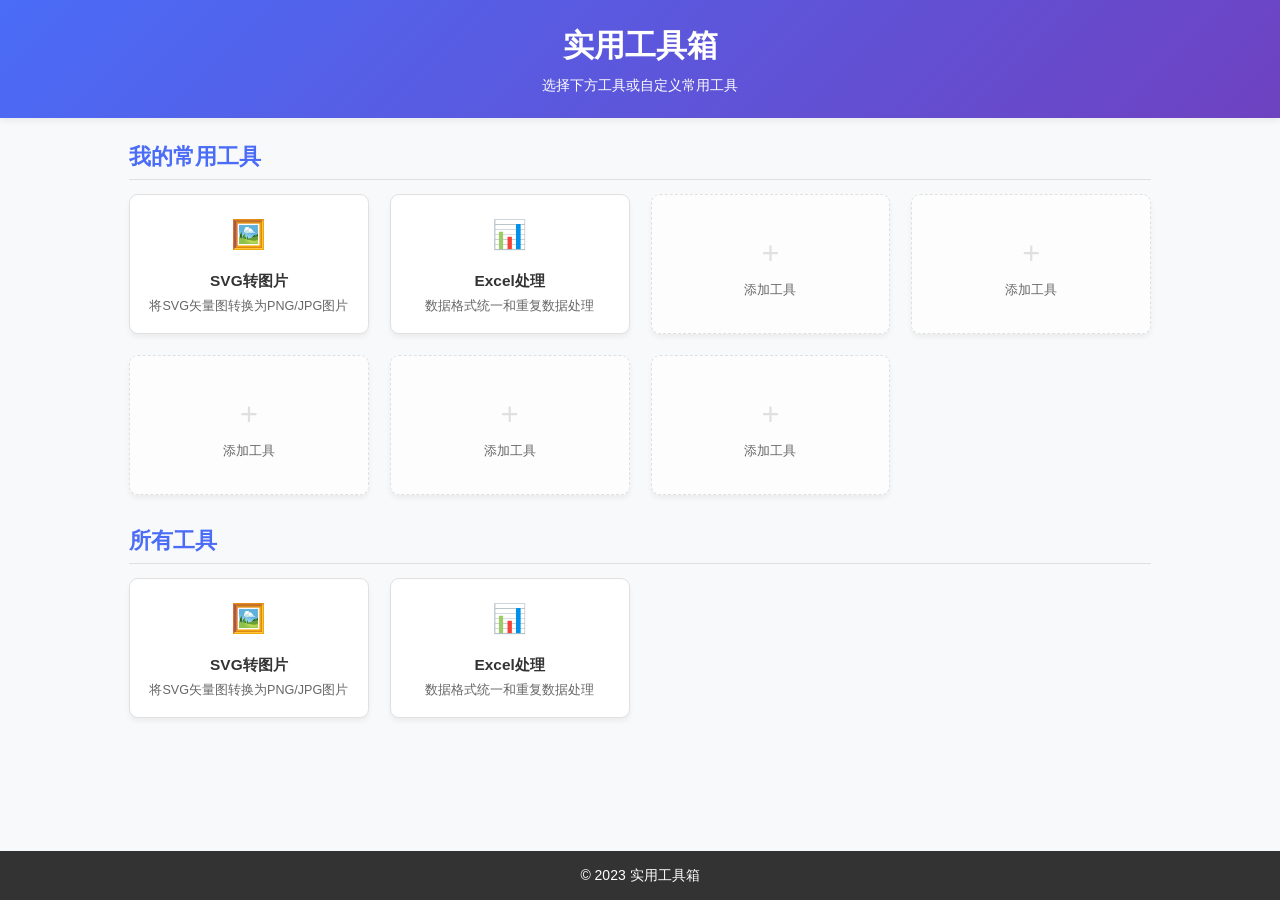
==== index.html @ d9a1adbd "ga" ====
<!DOCTYPE html>
<html lang="zh-CN">
<head>
    <!-- Google tag (gtag.js) -->
    <script async src="https://www.googletagmanager.com/gtag/js?id=G-6MT5490TM0"></script>
    <script>
        window.dataLayer = window.dataLayer || [];
        function gtag(){dataLayer.push(arguments);}
        gtag('js', new Date());

        gtag('config', 'G-6MT5490TM0');
    </script>
    <meta charset="UTF-8">
    <meta name="viewport" content="width=device-width, initial-scale=1.0">
    <title>实用工具箱 - 免费在线工具集合 | 提升工作效率的在线工具平台</title>
    <meta name="description" content="实用工具箱提供多种免费在线工具，包括SVG转PNG/JPEG、Excel数据处理等功能。无需下载安装，即可在线完成文件转换、数据处理等任务，提升工作效率。">
    <meta name="keywords" content="在线工具,免费工具,SVG转换,Excel处理,文件转换,数据处理,在线转换器,工具箱">
    <!-- 百度搜索优化 -->
    <meta name="baidu-site-verification" content="code-xxxxx"> <!-- 请替换为实际的百度站长验证码 -->
    <!-- 谷歌搜索优化 -->
    <meta name="google-site-verification" content="your-google-verification-code">
    <meta name="robots" content="index, follow">
    <link rel="canonical" href="https://tools.ldoing.com/">
    <!-- Open Graph 标签 -->
    <meta property="og:title" content="实用工具箱 - 免费在线工具集合">
    <meta property="og:description" content="提供多种免费在线工具，包括文件转换、数据处理等功能。无需下载安装，即可在线完成各种任务，提升工作效率。">
    <meta property="og:type" content="website">
    <meta property="og:url" content="https://tools.ldoing.com/">
    <meta property="og:image" content="https://tools.ldoing.com/images/logo.png">
    <meta property="og:site_name" content="实用工具箱">
    <!-- Twitter Card 标签 -->
    <meta name="twitter:card" content="summary_large_image">
    <meta name="twitter:title" content="实用工具箱 - 免费在线工具集合">
    <meta name="twitter:description" content="提供多种免费在线工具，包括文件转换、数据处理等功能。无需下载安装，即可在线完成各种任务。">
    <meta name="twitter:image" content="https://tools.ldoing.com/images/logo.png">
    <!-- 结构化数据 -->
    <script type="application/ld+json">
    {
        "@context": "https://schema.org",
        "@type": "WebSite",
        "name": "实用工具箱",
        "description": "免费在线工具集合，提供多种文件转换和数据处理功能",
        "url": "https://tools.ldoing.com/",
        "potentialAction": {
            "@type": "SearchAction",
            "target": "https://tools.ldoing.com/search?q={search_term_string}",
            "query-input": "required name=search_term_string"
        },
        "sameAs": [
            "https://tools.ldoing.com/tools/svg-to-image.html",
            "https://tools.ldoing.com/tools/excel-processor.html"
        ],
        "author": {
            "@type": "Organization",
            "name": "实用工具箱",
            "url": "https://tools.ldoing.com/"
        },
        "datePublished": "2024-03-21",
        "dateModified": "2024-03-21"
    }
    </script>
    <link rel="stylesheet" href="css/style.css">
    <!-- 添加网站图标 -->
    <link rel="icon" type="image/x-icon" href="/favicon.ico">
    <link rel="apple-touch-icon" sizes="180x180" href="/apple-touch-icon.png">
</head>
<body>
    <header>
        <h1>实用工具箱</h1>
        <p>选择下方工具或自定义常用工具</p>
    </header>

    <main>
        <section class="favorite-tools">
            <h2>我的常用工具</h2>
            <div class="tools-grid" id="favorite-tools-container">
                <!-- 这里最多可以放置7个工具 -->
                <div class="tool-card empty" data-position="0">
                    <div class="add-tool">+</div>
                    <p>添加工具</p>
                </div>
                <div class="tool-card empty" data-position="1">
                    <div class="add-tool">+</div>
                    <p>添加工具</p>
                </div>
                <div class="tool-card empty" data-position="2">
                    <div class="add-tool">+</div>
                    <p>添加工具</p>
                </div>
                <div class="tool-card empty" data-position="3">
                    <div class="add-tool">+</div>
                    <p>添加工具</p>
                </div>
                <div class="tool-card empty" data-position="4">
                    <div class="add-tool">+</div>
                    <p>添加工具</p>
                </div>
                <div class="tool-card empty" data-position="5">
                    <div class="add-tool">+</div>
                    <p>添加工具</p>
                </div>
                <div class="tool-card empty" data-position="6">
                    <div class="add-tool">+</div>
                    <p>添加工具</p>
                </div>
            </div>
        </section>

        <section class="all-tools">
            <h2>所有工具</h2>
            <div class="tools-grid" id="all-tools-container">
                <a href="tools/svg-to-image.html" class="tool-card" data-tool-id="svg-to-image">
                    <div class="tool-icon">🖼️</div>
                    <h3>SVG转图片</h3>
                    <p>将SVG矢量图转换为PNG/JPG图片</p>
                </a>
                <a href="tools/excel-processor.html" class="tool-card" data-tool-id="excel-processor">
                    <div class="tool-icon">📊</div>
                    <h3>Excel处理</h3>
                    <p>数据格式统一和重复数据处理</p>
                </a>
                <!-- 未来可以在这里添加更多工具 -->
            </div>
        </section>
    </main>

    <footer>
        <p>© 2023 实用工具箱</p>
    </footer>

    <!-- 工具选择弹窗 -->
    <div class="modal" id="tool-select-modal">
        <div class="modal-content">
            <span class="close-button">&times;</span>
            <h2>选择要添加的工具</h2>
            <div class="modal-tools-container" id="modal-tools-list">
                <!-- 工具列表将通过JavaScript动态生成 -->
            </div>
        </div>
    </div>

    <script src="js/tool-manager.js"></script>
</body>
</html>
---- css/style.css ----
/* 
 * 实用工具网站样式表
 * 包含所有页面通用样式和主页样式
 */

html {
    font-size: 14px; /* 基准字体大小 */
}

:root {
    --primary-color: #4a6cf7;
    --secondary-color: #6e42c1;
    --background-color: #f8f9fa;
    --card-bg-color: #ffffff;
    --text-color: #333333;
    --border-color: #e0e0e0;
    --hover-color: #f0f7ff;
    --shadow: 0 0.25rem 0.375rem rgba(0, 0, 0, 0.05);
    --transition: all 0.3s ease;
}

* {
    margin: 0;
    padding: 0;
    box-sizing: border-box;
}

body {
    font-family: "Microsoft YaHei", "PingFang SC", "Hiragino Sans GB", sans-serif;
    background-color: var(--background-color);
    color: var(--text-color);
    line-height: 1.6;
}

/* 页面布局 */
.container {
    max-width: 75rem;
    margin: 0 auto;
    padding: 0 1.25rem;
}

header {
    background: linear-gradient(135deg, var(--primary-color), var(--secondary-color));
    color: white;
    padding: 1.5rem 1rem;
    text-align: center;
    box-shadow: var(--shadow);
}

header h1 {
    font-size: 2.2rem;
    margin-bottom: 0.3rem;
}

main {
    max-width: 75rem;
    margin: 1.5rem auto;
    padding: 0 1rem;
}

section {
    margin-bottom: 2rem;
}

section h2 {
    font-size: 1.6rem;
    margin-bottom: 1rem;
    color: var(--primary-color);
    padding-bottom: 0.3rem;
    border-bottom: 0.125rem solid var(--border-color);
}

footer {
    background-color: #333;
    color: white;
    text-align: center;
    padding: 0.9375rem 0;
    position: fixed;
    bottom: 0;
    left: 0;
    right: 0;
    z-index: 999;
}

/* 工具卡片网格布局 */
.tools-grid {
    display: grid;
    grid-template-columns: repeat(auto-fill, minmax(15.625rem, 1fr));
    gap: 1.5rem;
}

/* 工具卡片样式 */
.tool-card {
    background-color: var(--card-bg-color);
    border-radius: 0.625rem;
    padding: 1.2rem;
    text-align: center;
    box-shadow: var(--shadow);
    transition: var(--transition);
    border: 0.0625rem solid var(--border-color);
    display: flex;
    flex-direction: column;
    align-items: center;
    justify-content: center;
    height: 10rem;
    min-height: unset;
    text-decoration: none;
    color: var(--text-color);
}

.tool-card:hover {
    transform: translateY(-0.3125rem);
    box-shadow: 0 0.625rem 1.25rem rgba(0, 0, 0, 0.1);
    border-color: var(--primary-color);
}

.tool-card h3 {
    margin: 0.5rem 0 0.3rem;
    font-size: 1.1rem;
}

.tool-card p {
    font-size: 0.9rem;
    color: #666;
    margin: 0;
    line-height: 1.3;
}

.tool-icon {
    font-size: 2rem;
    margin-bottom: 0.3rem;
}

/* 空工具卡片样式 */
.tool-card.empty {
    border: 0.125rem dashed var(--border-color);
    background-color: rgba(255, 255, 255, 0.7);
    cursor: pointer;
    height: 10rem;
}

.tool-card.empty:hover {
    background-color: var(--hover-color);
}

.add-tool {
    font-size: 2.2rem;
    color: var(--border-color);
    margin-bottom: 0.3rem;
}

/* 弹窗样式 */
.modal {
    display: none;
    position: fixed;
    z-index: 1000;
    left: 0;
    top: 0;
    width: 100%;
    height: 100%;
    background-color: rgba(0, 0, 0, 0.5);
}

.modal-content {
    background-color: var(--card-bg-color);
    margin: 10% auto;
    padding: 2rem;
    width: 80%;
    max-width: 50rem;
    border-radius: 0.625rem;
    box-shadow: 0 0.3125rem 0.9375rem rgba(0, 0, 0, 0.2);
    position: relative;
}

.close-button {
    position: absolute;
    right: 1.25rem;
    top: 0.625rem;
    font-size: 1.8rem;
    cursor: pointer;
}

.close-button:hover {
    color: var(--primary-color);
}

.modal-tools-container {
    display: grid;
    grid-template-columns: repeat(auto-fill, minmax(12.5rem, 1fr));
    gap: 1rem;
    max-height: 60vh;
    overflow-y: auto;
    margin-top: 1.5rem;
}

/* 响应式设计 */
@media (max-width: 48rem) {
    .tools-grid {
        grid-template-columns: repeat(auto-fill, minmax(9.375rem, 1fr));
        gap: 1rem;
    }
    
    .tool-card {
        min-height: 10rem;
        padding: 1rem;
    }

    .modal-content {
        width: 95%;
        margin: 5% auto;
    }
    
    .modal-tools-container {
        grid-template-columns: repeat(auto-fill, minmax(9.375rem, 1fr));
    }
}
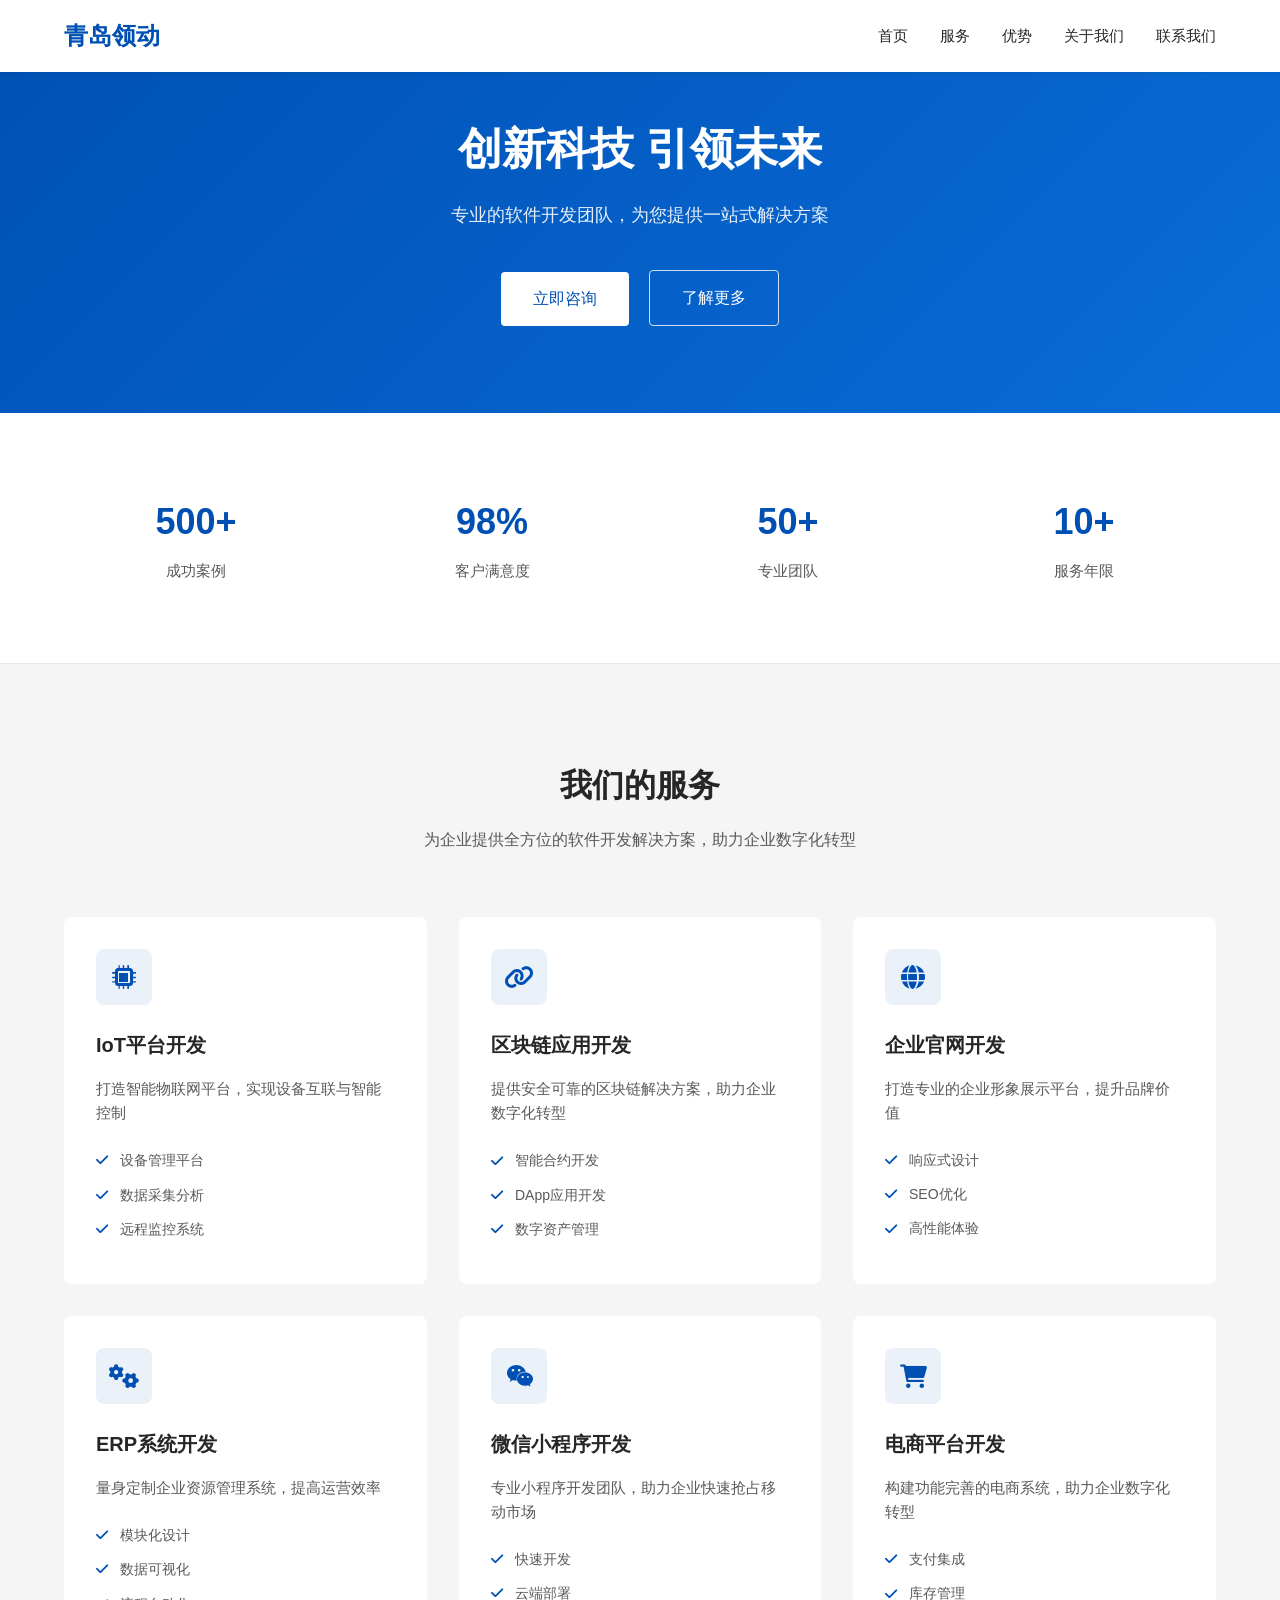
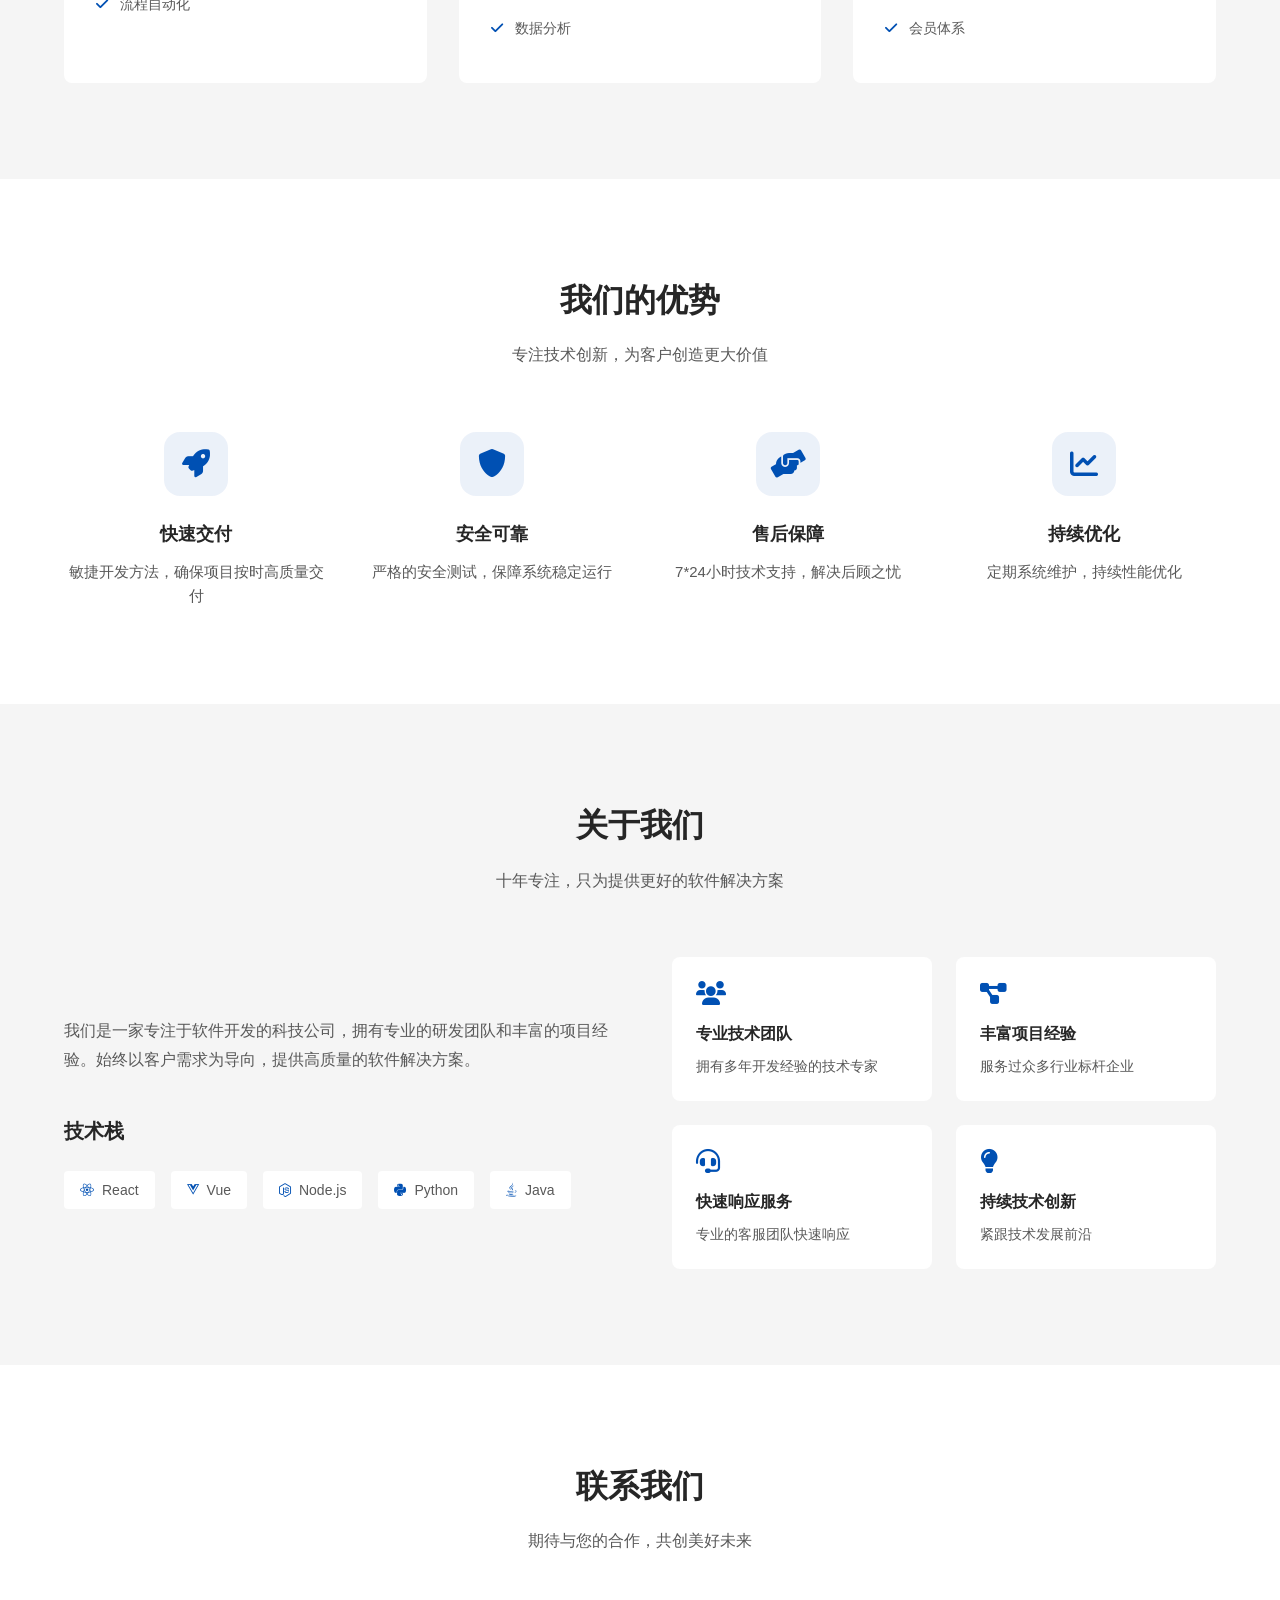
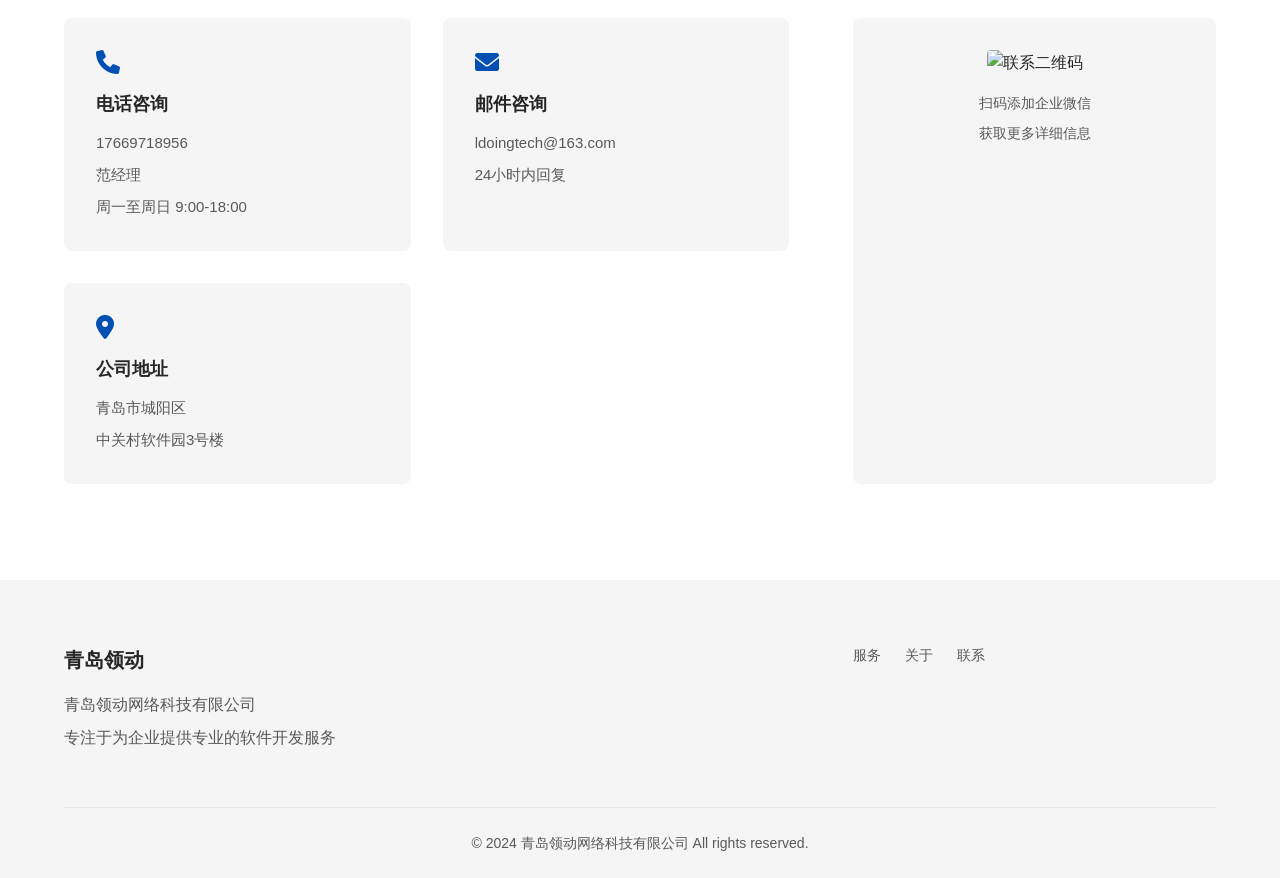
==== commit 5d0b1171: "'tj'" ====
--- a/index.html
+++ b/index.html
@@ -1,144 +1,325 @@
 <!DOCTYPE html>
 <html lang="zh-CN">
 <head>
-    <!-- Google tag (gtag.js) -->
-    <script async src="https://www.googletagmanager.com/gtag/js?id=G-6MT5490TM0"></script>
-    <script>
-        window.dataLayer = window.dataLayer || [];
-        function gtag(){dataLayer.push(arguments);}
-        gtag('js', new Date());
-
-        gtag('config', 'G-6MT5490TM0');
-    </script>
     <meta charset="UTF-8">
     <meta name="viewport" content="width=device-width, initial-scale=1.0">
-    <title>实用工具箱 - 免费在线工具集合 | 提升工作效率的在线工具平台</title>
-    <meta name="description" content="实用工具箱提供多种免费在线工具，包括SVG转PNG/JPEG、Excel数据处理等功能。无需下载安装，即可在线完成文件转换、数据处理等任务，提升工作效率。">
-    <meta name="keywords" content="在线工具,免费工具,SVG转换,Excel处理,文件转换,数据处理,在线转换器,工具箱">
-    <!-- 百度搜索优化 -->
-    <meta name="baidu-site-verification" content="code-xxxxx"> <!-- 请替换为实际的百度站长验证码 -->
-    <!-- 谷歌搜索优化 -->
-    <meta name="google-site-verification" content="your-google-verification-code">
-    <meta name="robots" content="index, follow">
-    <link rel="canonical" href="https://tools.ldoing.com/">
-    <!-- Open Graph 标签 -->
-    <meta property="og:title" content="实用工具箱 - 免费在线工具集合">
-    <meta property="og:description" content="提供多种免费在线工具，包括文件转换、数据处理等功能。无需下载安装，即可在线完成各种任务，提升工作效率。">
-    <meta property="og:type" content="website">
-    <meta property="og:url" content="https://tools.ldoing.com/">
-    <meta property="og:image" content="https://tools.ldoing.com/images/logo.png">
-    <meta property="og:site_name" content="实用工具箱">
-    <!-- Twitter Card 标签 -->
-    <meta name="twitter:card" content="summary_large_image">
-    <meta name="twitter:title" content="实用工具箱 - 免费在线工具集合">
-    <meta name="twitter:description" content="提供多种免费在线工具，包括文件转换、数据处理等功能。无需下载安装，即可在线完成各种任务。">
-    <meta name="twitter:image" content="https://tools.ldoing.com/images/logo.png">
-    <!-- 结构化数据 -->
-    <script type="application/ld+json">
-    {
-        "@context": "https://schema.org",
-        "@type": "WebSite",
-        "name": "实用工具箱",
-        "description": "免费在线工具集合，提供多种文件转换和数据处理功能",
-        "url": "https://tools.ldoing.com/",
-        "potentialAction": {
-            "@type": "SearchAction",
-            "target": "https://tools.ldoing.com/search?q={search_term_string}",
-            "query-input": "required name=search_term_string"
-        },
-        "sameAs": [
-            "https://tools.ldoing.com/tools/svg-to-image.html",
-            "https://tools.ldoing.com/tools/excel-processor.html"
-        ],
-        "author": {
-            "@type": "Organization",
-            "name": "实用工具箱",
-            "url": "https://tools.ldoing.com/"
-        },
-        "datePublished": "2024-03-21",
-        "dateModified": "2024-03-21"
-    }
-    </script>
-    <link rel="stylesheet" href="css/style.css">
-    <!-- 添加网站图标 -->
-    <link rel="icon" type="image/x-icon" href="/favicon.ico">
-    <link rel="apple-touch-icon" sizes="180x180" href="/apple-touch-icon.png">
+    <title>青岛领动网络科技有限公司 - 专业的软件解决方案提供商</title>
+    <link rel="stylesheet" href="styles.css">
+    <!-- 引入字体图标库 -->
+    <link rel="stylesheet" href="https://cdnjs.cloudflare.com/ajax/libs/font-awesome/6.0.0/css/all.min.css">
 </head>
 <body>
-    <header>
-        <h1>实用工具箱</h1>
-        <p>选择下方工具或自定义常用工具</p>
-    </header>
-
-    <main>
-        <section class="favorite-tools">
-            <h2>我的常用工具</h2>
-            <div class="tools-grid" id="favorite-tools-container">
-                <!-- 这里最多可以放置7个工具 -->
-                <div class="tool-card empty" data-position="0">
-                    <div class="add-tool">+</div>
-                    <p>添加工具</p>
-                </div>
-                <div class="tool-card empty" data-position="1">
-                    <div class="add-tool">+</div>
-                    <p>添加工具</p>
-                </div>
-                <div class="tool-card empty" data-position="2">
-                    <div class="add-tool">+</div>
-                    <p>添加工具</p>
-                </div>
-                <div class="tool-card empty" data-position="3">
-                    <div class="add-tool">+</div>
-                    <p>添加工具</p>
-                </div>
-                <div class="tool-card empty" data-position="4">
-                    <div class="add-tool">+</div>
-                    <p>添加工具</p>
-                </div>
-                <div class="tool-card empty" data-position="5">
-                    <div class="add-tool">+</div>
-                    <p>添加工具</p>
-                </div>
-                <div class="tool-card empty" data-position="6">
-                    <div class="add-tool">+</div>
-                    <p>添加工具</p>
-                </div>
-            </div>
-        </section>
-
-        <section class="all-tools">
-            <h2>所有工具</h2>
-            <div class="tools-grid" id="all-tools-container">
-                <a href="tools/svg-to-image.html" class="tool-card" data-tool-id="svg-to-image">
-                    <div class="tool-icon">🖼️</div>
-                    <h3>SVG转图片</h3>
-                    <p>将SVG矢量图转换为PNG/JPG图片</p>
-                </a>
-                <a href="tools/excel-processor.html" class="tool-card" data-tool-id="excel-processor">
-                    <div class="tool-icon">📊</div>
-                    <h3>Excel处理</h3>
-                    <p>数据格式统一和重复数据处理</p>
-                </a>
-                <!-- 未来可以在这里添加更多工具 -->
-            </div>
-        </section>
-    </main>
-
-    <footer>
-        <p>© 2023 实用工具箱</p>
+    <!-- 导航栏 -->
+    <nav class="navbar">
+        <div class="container">
+            <div class="logo">青岛领动</div>
+            <ul class="nav-links">
+                <li><a href="#home">首页</a></li>
+                <li><a href="#services">服务</a></li>
+                <li><a href="#advantages">优势</a></li>
+                <li><a href="#about">关于我们</a></li>
+                <li><a href="#contact">联系我们</a></li>
+            </ul>
+        </div>
+    </nav>
+
+    <!-- 首页banner -->
+    <section id="home" class="hero">
+        <div class="container">
+            <h1>创新科技 引领未来</h1>
+            <p>专业的软件开发团队，为您提供一站式解决方案</p>
+            <div class="hero-buttons">
+                <a href="#contact" class="cta-button primary">立即咨询</a>
+                <a href="#services" class="cta-button secondary">了解更多</a>
+            </div>
+        </div>
+    </section>
+
+    <!-- 数据统计 -->
+    <section class="stats">
+        <div class="container">
+            <div class="stats-grid">
+                <div class="stat-item">
+                    <div class="stat-number">500+</div>
+                    <div class="stat-label">成功案例</div>
+                </div>
+                <div class="stat-item">
+                    <div class="stat-number">98%</div>
+                    <div class="stat-label">客户满意度</div>
+                </div>
+                <div class="stat-item">
+                    <div class="stat-number">50+</div>
+                    <div class="stat-label">专业团队</div>
+                </div>
+                <div class="stat-item">
+                    <div class="stat-number">10+</div>
+                    <div class="stat-label">服务年限</div>
+                </div>
+            </div>
+        </div>
+    </section>
+
+    <!-- 服务介绍 -->
+    <section id="services" class="services">
+        <div class="container">
+            <div class="section-title">
+                <h2>我们的服务</h2>
+                <p>为企业提供全方位的软件开发解决方案，助力企业数字化转型</p>
+            </div>
+            <div class="service-grid">
+                <div class="service-card">
+                    <div class="service-icon">
+                        <i class="fas fa-microchip"></i>
+                    </div>
+                    <h3>IoT平台开发</h3>
+                    <p>打造智能物联网平台，实现设备互联与智能控制</p>
+                    <ul class="service-features">
+                        <li><i class="fas fa-check"></i> 设备管理平台</li>
+                        <li><i class="fas fa-check"></i> 数据采集分析</li>
+                        <li><i class="fas fa-check"></i> 远程监控系统</li>
+                    </ul>
+                </div>
+                <div class="service-card">
+                    <div class="service-icon">
+                        <i class="fas fa-link"></i>
+                    </div>
+                    <h3>区块链应用开发</h3>
+                    <p>提供安全可靠的区块链解决方案，助力企业数字化转型</p>
+                    <ul class="service-features">
+                        <li><i class="fas fa-check"></i> 智能合约开发</li>
+                        <li><i class="fas fa-check"></i> DApp应用开发</li>
+                        <li><i class="fas fa-check"></i> 数字资产管理</li>
+                    </ul>
+                </div>
+                <div class="service-card">
+                    <div class="service-icon">
+                        <i class="fas fa-globe"></i>
+                    </div>
+                    <h3>企业官网开发</h3>
+                    <p>打造专业的企业形象展示平台，提升品牌价值</p>
+                    <ul class="service-features">
+                        <li><i class="fas fa-check"></i> 响应式设计</li>
+                        <li><i class="fas fa-check"></i> SEO优化</li>
+                        <li><i class="fas fa-check"></i> 高性能体验</li>
+                    </ul>
+                </div>
+                <div class="service-card">
+                    <div class="service-icon">
+                        <i class="fas fa-cogs"></i>
+                    </div>
+                    <h3>ERP系统开发</h3>
+                    <p>量身定制企业资源管理系统，提高运营效率</p>
+                    <ul class="service-features">
+                        <li><i class="fas fa-check"></i> 模块化设计</li>
+                        <li><i class="fas fa-check"></i> 数据可视化</li>
+                        <li><i class="fas fa-check"></i> 流程自动化</li>
+                    </ul>
+                </div>
+                <div class="service-card">
+                    <div class="service-icon">
+                        <i class="fab fa-weixin"></i>
+                    </div>
+                    <h3>微信小程序开发</h3>
+                    <p>专业小程序开发团队，助力企业快速抢占移动市场</p>
+                    <ul class="service-features">
+                        <li><i class="fas fa-check"></i> 快速开发</li>
+                        <li><i class="fas fa-check"></i> 云端部署</li>
+                        <li><i class="fas fa-check"></i> 数据分析</li>
+                    </ul>
+                </div>
+                <div class="service-card">
+                    <div class="service-icon">
+                        <i class="fas fa-shopping-cart"></i>
+                    </div>
+                    <h3>电商平台开发</h3>
+                    <p>构建功能完善的电商系统，助力企业数字化转型</p>
+                    <ul class="service-features">
+                        <li><i class="fas fa-check"></i> 支付集成</li>
+                        <li><i class="fas fa-check"></i> 库存管理</li>
+                        <li><i class="fas fa-check"></i> 会员体系</li>
+                    </ul>
+                </div>
+            </div>
+        </div>
+    </section>
+
+    <!-- 我们的优势 -->
+    <section id="advantages" class="advantages">
+        <div class="container">
+            <div class="section-title">
+                <h2>我们的优势</h2>
+                <p>专注技术创新，为客户创造更大价值</p>
+            </div>
+            <div class="advantages-grid">
+                <div class="advantage-item">
+                    <div class="advantage-icon">
+                        <i class="fas fa-rocket"></i>
+                    </div>
+                    <h3>快速交付</h3>
+                    <p>敏捷开发方法，确保项目按时高质量交付</p>
+                </div>
+                <div class="advantage-item">
+                    <div class="advantage-icon">
+                        <i class="fas fa-shield-alt"></i>
+                    </div>
+                    <h3>安全可靠</h3>
+                    <p>严格的安全测试，保障系统稳定运行</p>
+                </div>
+                <div class="advantage-item">
+                    <div class="advantage-icon">
+                        <i class="fas fa-hands-helping"></i>
+                    </div>
+                    <h3>售后保障</h3>
+                    <p>7*24小时技术支持，解决后顾之忧</p>
+                </div>
+                <div class="advantage-item">
+                    <div class="advantage-icon">
+                        <i class="fas fa-chart-line"></i>
+                    </div>
+                    <h3>持续优化</h3>
+                    <p>定期系统维护，持续性能优化</p>
+                </div>
+            </div>
+        </div>
+    </section>
+
+    <!-- 关于我们 -->
+    <section id="about" class="about">
+        <div class="container">
+            <div class="section-title">
+                <h2>关于我们</h2>
+                <p>十年专注，只为提供更好的软件解决方案</p>
+            </div>
+            <div class="about-content">
+                <div class="about-text">
+                    <p>我们是一家专注于软件开发的科技公司，拥有专业的研发团队和丰富的项目经验。始终以客户需求为导向，提供高质量的软件解决方案。</p>
+                    <div class="tech-stack">
+                        <h3>技术栈</h3>
+                        <div class="tech-icons">
+                            <span class="tech-icon"><i class="fab fa-react"></i> React</span>
+                            <span class="tech-icon"><i class="fab fa-vuejs"></i> Vue</span>
+                            <span class="tech-icon"><i class="fab fa-node-js"></i> Node.js</span>
+                            <span class="tech-icon"><i class="fab fa-python"></i> Python</span>
+                            <span class="tech-icon"><i class="fab fa-java"></i> Java</span>
+                        </div>
+                    </div>
+                </div>
+                <div class="about-features">
+                    <div class="feature-item">
+                        <i class="fas fa-users"></i>
+                        <h4>专业技术团队</h4>
+                        <p>拥有多年开发经验的技术专家</p>
+                    </div>
+                    <div class="feature-item">
+                        <i class="fas fa-project-diagram"></i>
+                        <h4>丰富项目经验</h4>
+                        <p>服务过众多行业标杆企业</p>
+                    </div>
+                    <div class="feature-item">
+                        <i class="fas fa-headset"></i>
+                        <h4>快速响应服务</h4>
+                        <p>专业的客服团队快速响应</p>
+                    </div>
+                    <div class="feature-item">
+                        <i class="fas fa-lightbulb"></i>
+                        <h4>持续技术创新</h4>
+                        <p>紧跟技术发展前沿</p>
+                    </div>
+                </div>
+            </div>
+        </div>
+    </section>
+
+    <!-- 联系我们 -->
+    <section id="contact" class="contact">
+        <div class="container">
+            <div class="section-title">
+                <h2>联系我们</h2>
+                <p>期待与您的合作，共创美好未来</p>
+            </div>
+            <div class="contact-grid">
+                <div class="contact-info">
+                    <div class="contact-item">
+                        <i class="fas fa-phone"></i>
+                        <h3>电话咨询</h3>
+                        <p>17669718956</p>
+                        <p>范经理</p>
+                        <p>周一至周日 9:00-18:00</p>
+                    </div>
+                    <div class="contact-item">
+                        <i class="fas fa-envelope"></i>
+                        <h3>邮件咨询</h3>
+                        <p>ldoingtech@163.com</p>
+                        <p>24小时内回复</p>
+                    </div>
+                    <div class="contact-item">
+                        <i class="fas fa-map-marker-alt"></i>
+                        <h3>公司地址</h3>
+                        <p>青岛市城阳区</p>
+                        <p>中关村软件园3号楼</p>
+                    </div>
+                </div>
+                <div class="qr-code">
+                    <img src="qr-code.png" alt="联系二维码">
+                    <p>扫码添加企业微信</p>
+                    <p>获取更多详细信息</p>
+                </div>
+            </div>
+        </div>
+    </section>
+
+    <!-- 页脚 -->
+    <footer class="footer">
+        <div class="container">
+            <div class="footer-content">
+                <div class="footer-info">
+                    <h3>青岛领动</h3>
+                    <p>青岛领动网络科技有限公司</p>
+                    <p>专注于为企业提供专业的软件开发服务</p>
+                </div>
+                <div class="footer-links">
+                    <a href="#services">服务</a>
+                    <a href="#about">关于</a>
+                    <a href="#contact">联系</a>
+                </div>
+            </div>
+            <div class="footer-bottom">
+                <p>&copy; 2024 青岛领动网络科技有限公司 All rights reserved.</p>
+            </div>
+        </div>
     </footer>
 
-    <!-- 工具选择弹窗 -->
-    <div class="modal" id="tool-select-modal">
-        <div class="modal-content">
-            <span class="close-button">&times;</span>
-            <h2>选择要添加的工具</h2>
-            <div class="modal-tools-container" id="modal-tools-list">
-                <!-- 工具列表将通过JavaScript动态生成 -->
-            </div>
-        </div>
-    </div>
-
-    <script src="js/tool-manager.js"></script>
+    <!-- 动画控制脚本 -->
+    <script>
+        // 监听滚动事件，控制导航栏样式
+        window.addEventListener('scroll', function() {
+            const navbar = document.querySelector('.navbar');
+            if (window.scrollY > 50) {
+                navbar.classList.add('scrolled');
+            } else {
+                navbar.classList.remove('scrolled');
+            }
+        });
+
+        // 监听元素进入视口
+        const observerOptions = {
+            root: null,
+            rootMargin: '0px',
+            threshold: 0.1
+        };
+
+        const observer = new IntersectionObserver((entries) => {
+            entries.forEach(entry => {
+                if (entry.isIntersecting) {
+                    entry.target.classList.add('visible');
+                }
+            });
+        }, observerOptions);
+
+        // 添加观察的元素
+        document.querySelectorAll('.stat-item, .section-title, .service-card, .advantage-item, .contact-item, .qr-code').forEach(item => {
+            observer.observe(item);
+        });
+    </script>
 </body>
 </html> 
--- a/styles.css
+++ b/styles.css
@@ -0,0 +1,677 @@
+/* 全局样式重置 */
+* {
+    margin: 0;
+    padding: 0;
+    box-sizing: border-box;
+}
+
+/* 全局变量 */
+:root {
+    --primary-color: #0050B3;
+    --secondary-color: #096DD9;
+    --text-color: #262626;
+    --text-secondary: #595959;
+    --light-bg: #F5F5F5;
+    --white: #ffffff;
+    --border-color: #E8E8E8;
+    --transition-normal: all 0.3s ease;
+}
+
+body {
+    font-family: -apple-system, BlinkMacSystemFont, 'Segoe UI', Roboto, 'Helvetica Neue', Arial, sans-serif;
+    line-height: 1.6;
+    color: var(--text-color);
+    background-color: var(--white);
+}
+
+.container {
+    max-width: 1200px;
+    margin: 0 auto;
+    padding: 0 24px;
+}
+
+/* 导航栏样式 */
+.navbar {
+    background: var(--white);
+    box-shadow: 0 1px 4px rgba(0, 0, 0, 0.08);
+    position: fixed;
+    width: 100%;
+    top: 0;
+    z-index: 1000;
+    transition: var(--transition-normal);
+}
+
+.navbar.scrolled {
+    background: rgba(255, 255, 255, 0.98);
+    backdrop-filter: blur(10px);
+}
+
+.navbar .container {
+    display: flex;
+    justify-content: space-between;
+    align-items: center;
+    height: 72px;
+}
+
+.logo {
+    font-size: 24px;
+    font-weight: 600;
+    color: var(--primary-color);
+    text-decoration: none;
+    transition: var(--transition-normal);
+}
+
+.logo:hover {
+    transform: translateY(-1px);
+}
+
+.nav-links {
+    display: flex;
+    list-style: none;
+    gap: 32px;
+}
+
+.nav-links li a {
+    text-decoration: none;
+    color: var(--text-color);
+    font-size: 15px;
+    transition: var(--transition-normal);
+    position: relative;
+}
+
+.nav-links li a::after {
+    content: '';
+    position: absolute;
+    bottom: -4px;
+    left: 0;
+    width: 0;
+    height: 2px;
+    background: var(--primary-color);
+    transition: var(--transition-normal);
+}
+
+.nav-links li a:hover::after {
+    width: 100%;
+}
+
+/* Hero部分样式 */
+.hero {
+    background: linear-gradient(135deg, var(--primary-color), var(--secondary-color));
+    color: var(--white);
+    padding: 120px 0 80px;
+    text-align: center;
+    position: relative;
+    overflow: hidden;
+}
+
+.hero h1 {
+    font-size: 44px;
+    font-weight: 600;
+    margin-bottom: 24px;
+    line-height: 1.3;
+    opacity: 0;
+    transform: translateY(20px);
+    animation: fadeInUp 0.8s ease forwards;
+}
+
+.hero p {
+    font-size: 18px;
+    margin-bottom: 40px;
+    color: rgba(255, 255, 255, 0.9);
+    max-width: 600px;
+    margin-left: auto;
+    margin-right: auto;
+    opacity: 0;
+    transform: translateY(20px);
+    animation: fadeInUp 0.8s ease 0.2s forwards;
+}
+
+.hero-buttons {
+    opacity: 0;
+    transform: translateY(20px);
+    animation: fadeInUp 0.8s ease 0.4s forwards;
+}
+
+.cta-button {
+    display: inline-block;
+    padding: 14px 32px;
+    font-size: 16px;
+    font-weight: 500;
+    text-decoration: none;
+    border-radius: 4px;
+    transition: var(--transition-normal);
+    position: relative;
+    overflow: hidden;
+}
+
+.cta-button::after {
+    content: '';
+    position: absolute;
+    top: 50%;
+    left: 50%;
+    width: 120%;
+    height: 120%;
+    background: rgba(255, 255, 255, 0.2);
+    transform: translate(-50%, -50%) scale(0);
+    border-radius: 50%;
+    opacity: 0;
+    transition: transform 0.5s ease, opacity 0.3s ease;
+}
+
+.cta-button:hover::after {
+    transform: translate(-50%, -50%) scale(1);
+    opacity: 1;
+}
+
+.cta-button.primary {
+    background: var(--white);
+    color: var(--primary-color);
+}
+
+.cta-button.secondary {
+    background: transparent;
+    color: var(--white);
+    border: 1px solid rgba(255, 255, 255, 0.8);
+    margin-left: 16px;
+}
+
+.cta-button:hover {
+    transform: translateY(-2px);
+    box-shadow: 0 4px 12px rgba(0, 0, 0, 0.1);
+}
+
+/* 数据统计部分 */
+.stats {
+    padding: 80px 0;
+    background: var(--white);
+    border-bottom: 1px solid var(--border-color);
+}
+
+.stats-grid {
+    display: grid;
+    grid-template-columns: repeat(4, 1fr);
+    gap: 32px;
+}
+
+.stat-item {
+    text-align: center;
+    opacity: 0;
+    transform: translateY(20px);
+}
+
+.stat-item.visible {
+    animation: fadeInUp 0.8s ease forwards;
+}
+
+.stat-number {
+    font-size: 36px;
+    font-weight: 600;
+    color: var(--primary-color);
+    margin-bottom: 8px;
+}
+
+.stat-label {
+    font-size: 15px;
+    color: var(--text-secondary);
+}
+
+/* 服务部分样式 */
+.services {
+    padding: 96px 0;
+    background: var(--light-bg);
+}
+
+.section-title {
+    text-align: center;
+    margin-bottom: 64px;
+    opacity: 0;
+    transform: translateY(20px);
+}
+
+.section-title.visible {
+    animation: fadeInUp 0.8s ease forwards;
+}
+
+.section-title h2 {
+    font-size: 32px;
+    font-weight: 600;
+    color: var(--text-color);
+    margin-bottom: 16px;
+}
+
+.section-title p {
+    color: var(--text-secondary);
+    max-width: 600px;
+    margin: 0 auto;
+}
+
+.service-grid {
+    display: grid;
+    grid-template-columns: repeat(auto-fit, minmax(280px, 1fr));
+    gap: 32px;
+}
+
+.service-card {
+    background: var(--white);
+    padding: 32px;
+    border-radius: 8px;
+    transition: var(--transition-normal);
+    opacity: 0;
+    transform: translateY(20px);
+}
+
+.service-card.visible {
+    animation: fadeInUp 0.8s ease forwards;
+}
+
+.service-card:hover {
+    transform: translateY(-4px);
+    box-shadow: 0 8px 24px rgba(0, 0, 0, 0.08);
+}
+
+.service-icon {
+    width: 56px;
+    height: 56px;
+    background: rgba(0, 80, 179, 0.08);
+    border-radius: 8px;
+    display: flex;
+    align-items: center;
+    justify-content: center;
+    margin-bottom: 24px;
+    transition: var(--transition-normal);
+}
+
+.service-card:hover .service-icon {
+    transform: scale(1.1);
+    background: var(--primary-color);
+}
+
+.service-card:hover .service-icon i {
+    color: var(--white);
+}
+
+.service-icon i {
+    font-size: 24px;
+    color: var(--primary-color);
+    transition: var(--transition-normal);
+}
+
+.service-card h3 {
+    font-size: 20px;
+    font-weight: 600;
+    margin-bottom: 16px;
+    color: var(--text-color);
+}
+
+.service-card p {
+    color: var(--text-secondary);
+    margin-bottom: 24px;
+    font-size: 15px;
+}
+
+.service-features {
+    list-style: none;
+}
+
+.service-features li {
+    display: flex;
+    align-items: center;
+    margin-bottom: 12px;
+    color: var(--text-secondary);
+    font-size: 14px;
+}
+
+.service-features li i {
+    color: var(--primary-color);
+    margin-right: 12px;
+    font-size: 14px;
+}
+
+/* 优势部分样式 */
+.advantages {
+    padding: 96px 0;
+    background: var(--white);
+}
+
+.advantages-grid {
+    display: grid;
+    grid-template-columns: repeat(auto-fit, minmax(240px, 1fr));
+    gap: 32px;
+}
+
+.advantage-item {
+    text-align: center;
+    opacity: 0;
+    transform: translateY(20px);
+}
+
+.advantage-item.visible {
+    animation: fadeInUp 0.8s ease forwards;
+}
+
+.advantage-icon {
+    width: 64px;
+    height: 64px;
+    margin: 0 auto 24px;
+    background: rgba(0, 80, 179, 0.08);
+    border-radius: 16px;
+    display: flex;
+    align-items: center;
+    justify-content: center;
+    transition: var(--transition-normal);
+}
+
+.advantage-item:hover .advantage-icon {
+    transform: rotateY(180deg);
+    background: var(--primary-color);
+}
+
+.advantage-item:hover .advantage-icon i {
+    color: var(--white);
+    transform: rotateY(180deg);
+}
+
+.advantage-icon i {
+    font-size: 28px;
+    color: var(--primary-color);
+    transition: var(--transition-normal);
+}
+
+.advantage-item h3 {
+    font-size: 18px;
+    font-weight: 600;
+    margin-bottom: 12px;
+    color: var(--text-color);
+}
+
+.advantage-item p {
+    color: var(--text-secondary);
+    font-size: 15px;
+}
+
+/* 关于我们部分样式 */
+.about {
+    padding: 96px 0;
+    background: var(--light-bg);
+}
+
+.about-content {
+    display: grid;
+    grid-template-columns: 1fr 1fr;
+    gap: 64px;
+    align-items: center;
+}
+
+.about-text p {
+    margin-bottom: 32px;
+    color: var(--text-secondary);
+    font-size: 16px;
+    line-height: 1.8;
+}
+
+.tech-stack {
+    margin-top: 40px;
+}
+
+.tech-stack h3 {
+    font-size: 20px;
+    font-weight: 600;
+    margin-bottom: 24px;
+    color: var(--text-color);
+}
+
+.tech-icons {
+    display: flex;
+    flex-wrap: wrap;
+    gap: 16px;
+}
+
+.tech-icon {
+    padding: 8px 16px;
+    background: var(--white);
+    border-radius: 4px;
+    display: flex;
+    align-items: center;
+    gap: 8px;
+    font-size: 14px;
+    color: var(--text-secondary);
+    transition: var(--transition-normal);
+}
+
+.tech-icon:hover {
+    transform: translateY(-2px);
+    box-shadow: 0 4px 12px rgba(0, 0, 0, 0.08);
+}
+
+.tech-icon i {
+    color: var(--primary-color);
+}
+
+.about-features {
+    display: grid;
+    grid-template-columns: repeat(2, 1fr);
+    gap: 24px;
+}
+
+.feature-item {
+    padding: 24px;
+    background: var(--white);
+    border-radius: 8px;
+    transition: var(--transition-normal);
+}
+
+.feature-item:hover {
+    transform: translateY(-2px);
+    box-shadow: 0 4px 12px rgba(0, 0, 0, 0.08);
+}
+
+.feature-item i {
+    font-size: 24px;
+    color: var(--primary-color);
+    margin-bottom: 16px;
+}
+
+.feature-item h4 {
+    font-size: 16px;
+    font-weight: 600;
+    margin-bottom: 8px;
+    color: var(--text-color);
+}
+
+.feature-item p {
+    color: var(--text-secondary);
+    font-size: 14px;
+}
+
+/* 联系我们部分样式 */
+.contact {
+    padding: 96px 0;
+    background: var(--white);
+}
+
+.contact-grid {
+    display: grid;
+    grid-template-columns: 2fr 1fr;
+    gap: 64px;
+}
+
+.contact-info {
+    display: grid;
+    grid-template-columns: repeat(auto-fit, minmax(240px, 1fr));
+    gap: 32px;
+}
+
+.contact-item {
+    padding: 32px;
+    background: var(--light-bg);
+    border-radius: 8px;
+    transition: var(--transition-normal);
+    opacity: 0;
+    transform: translateY(20px);
+}
+
+.contact-item.visible {
+    animation: fadeInUp 0.8s ease forwards;
+}
+
+.contact-item:hover {
+    transform: translateY(-4px);
+    box-shadow: 0 8px 24px rgba(0, 0, 0, 0.08);
+}
+
+.contact-item i {
+    font-size: 24px;
+    color: var(--primary-color);
+    margin-bottom: 16px;
+}
+
+.contact-item h3 {
+    font-size: 18px;
+    font-weight: 600;
+    margin-bottom: 12px;
+    color: var(--text-color);
+}
+
+.contact-item p {
+    color: var(--text-secondary);
+    font-size: 15px;
+    line-height: 1.6;
+    margin-bottom: 8px;
+}
+
+.contact-item p:last-child {
+    margin-bottom: 0;
+}
+
+.qr-code {
+    padding: 32px;
+    background: var(--light-bg);
+    border-radius: 8px;
+    text-align: center;
+    transition: var(--transition-normal);
+    opacity: 0;
+    transform: translateY(20px);
+}
+
+.qr-code.visible {
+    animation: fadeInUp 0.8s ease forwards;
+}
+
+.qr-code:hover {
+    transform: translateY(-4px);
+    box-shadow: 0 8px 24px rgba(0, 0, 0, 0.08);
+}
+
+.qr-code img {
+    max-width: 180px;
+    margin-bottom: 16px;
+    border-radius: 4px;
+}
+
+.qr-code p {
+    color: var(--text-secondary);
+    font-size: 14px;
+    margin-bottom: 8px;
+}
+
+.qr-code p:last-child {
+    margin-bottom: 0;
+}
+
+/* 页脚样式 */
+.footer {
+    background: var(--light-bg);
+    padding: 64px 0 24px;
+}
+
+.footer-content {
+    display: grid;
+    grid-template-columns: 2fr 1fr;
+    gap: 64px;
+    margin-bottom: 48px;
+}
+
+.footer-info h3 {
+    font-size: 20px;
+    font-weight: 600;
+    color: var(--text-color);
+    margin-bottom: 16px;
+}
+
+.footer-info p {
+    color: var(--text-secondary);
+    max-width: 400px;
+    margin-bottom: 8px;
+}
+
+.footer-links {
+    display: flex;
+    gap: 24px;
+}
+
+.footer-links a {
+    color: var(--text-secondary);
+    text-decoration: none;
+    font-size: 14px;
+    transition: var(--transition-normal);
+}
+
+.footer-links a:hover {
+    color: var(--primary-color);
+}
+
+.footer-bottom {
+    padding-top: 24px;
+    border-top: 1px solid var(--border-color);
+    text-align: center;
+}
+
+.footer-bottom p {
+    color: var(--text-secondary);
+    font-size: 14px;
+}
+
+/* 动画关键帧 */
+@keyframes fadeInUp {
+    from {
+        opacity: 0;
+        transform: translateY(20px);
+    }
+    to {
+        opacity: 1;
+        transform: translateY(0);
+    }
+}
+
+/* 响应式设计 */
+@media (max-width: 768px) {
+    .hero h1 {
+        font-size: 32px;
+    }
+    
+    .stats-grid {
+        grid-template-columns: repeat(2, 1fr);
+    }
+    
+    .contact-grid,
+    .about-content {
+        grid-template-columns: 1fr;
+    }
+    
+    .nav-links {
+        display: none;
+    }
+
+    .footer-content {
+        grid-template-columns: 1fr;
+        text-align: center;
+    }
+
+    .footer-links {
+        justify-content: center;
+    }
+    
+    .footer-info p {
+        margin: 0 auto;
+    }
+} 
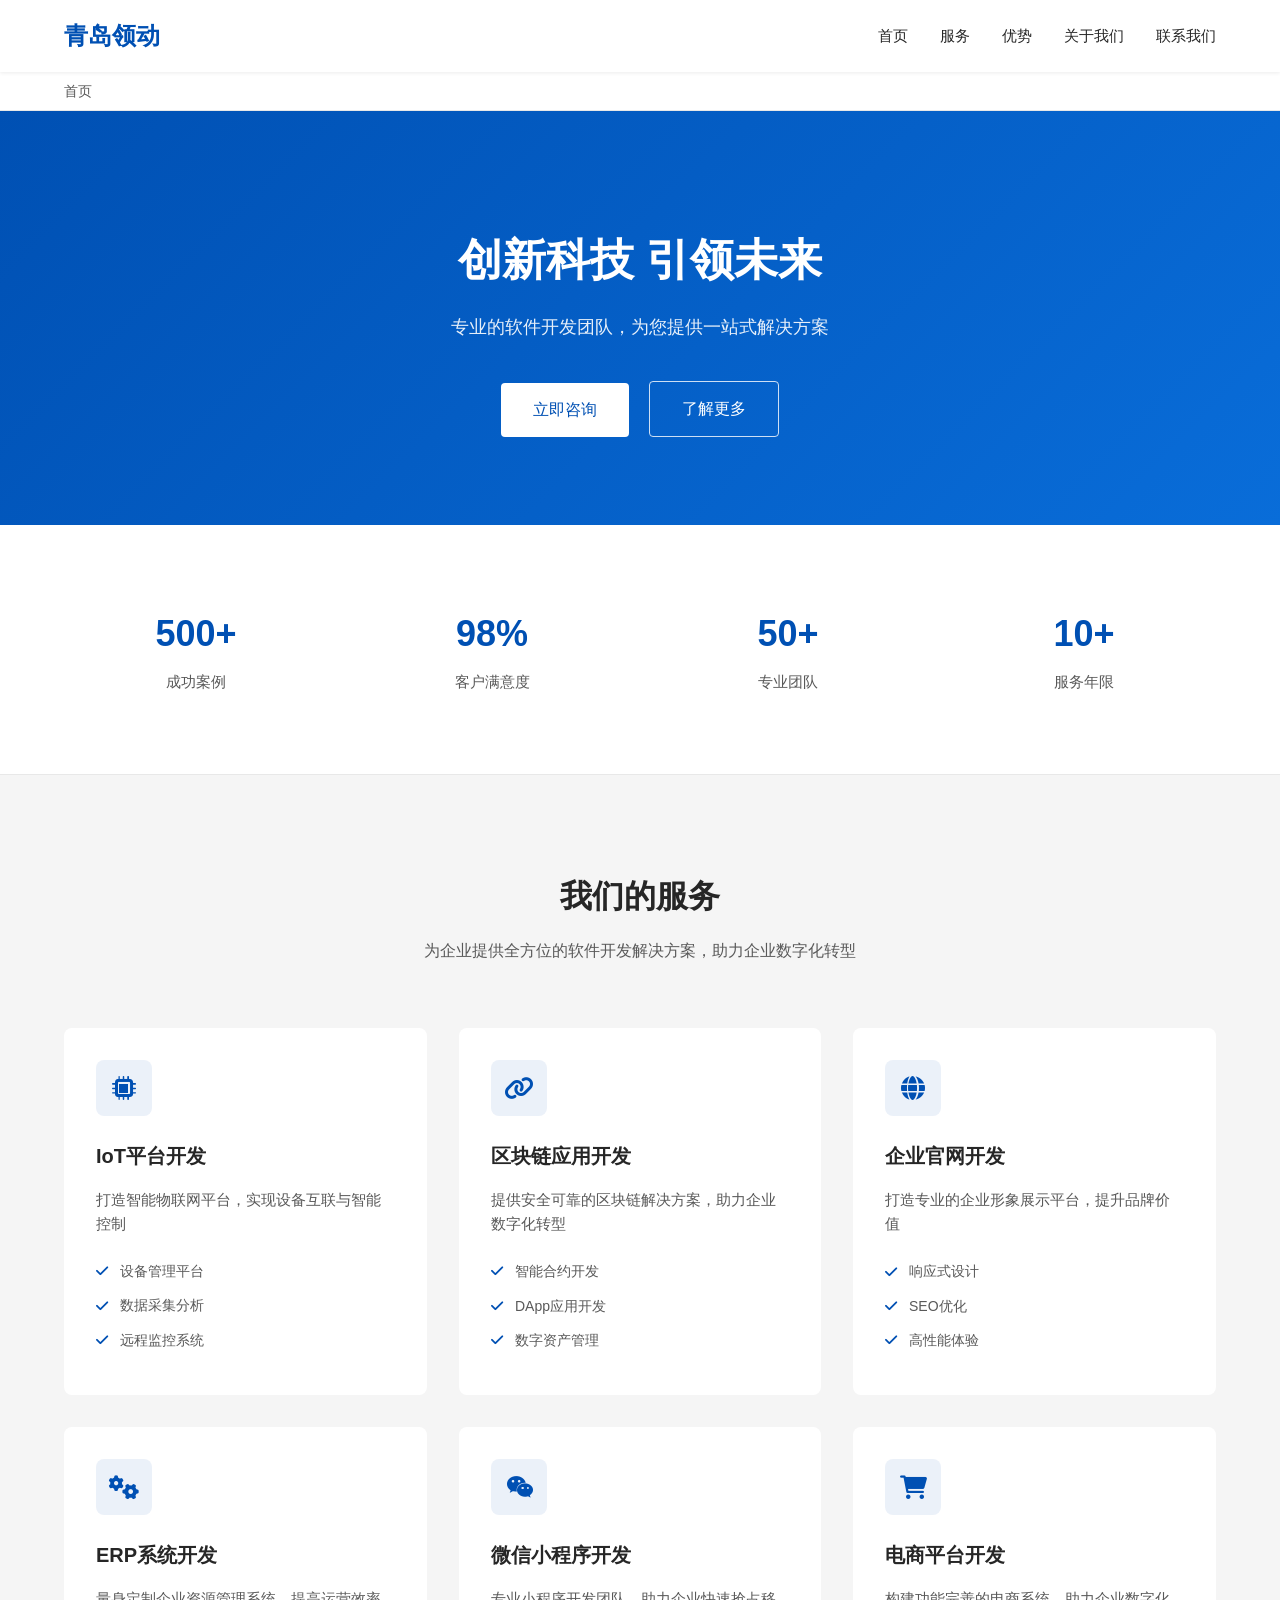
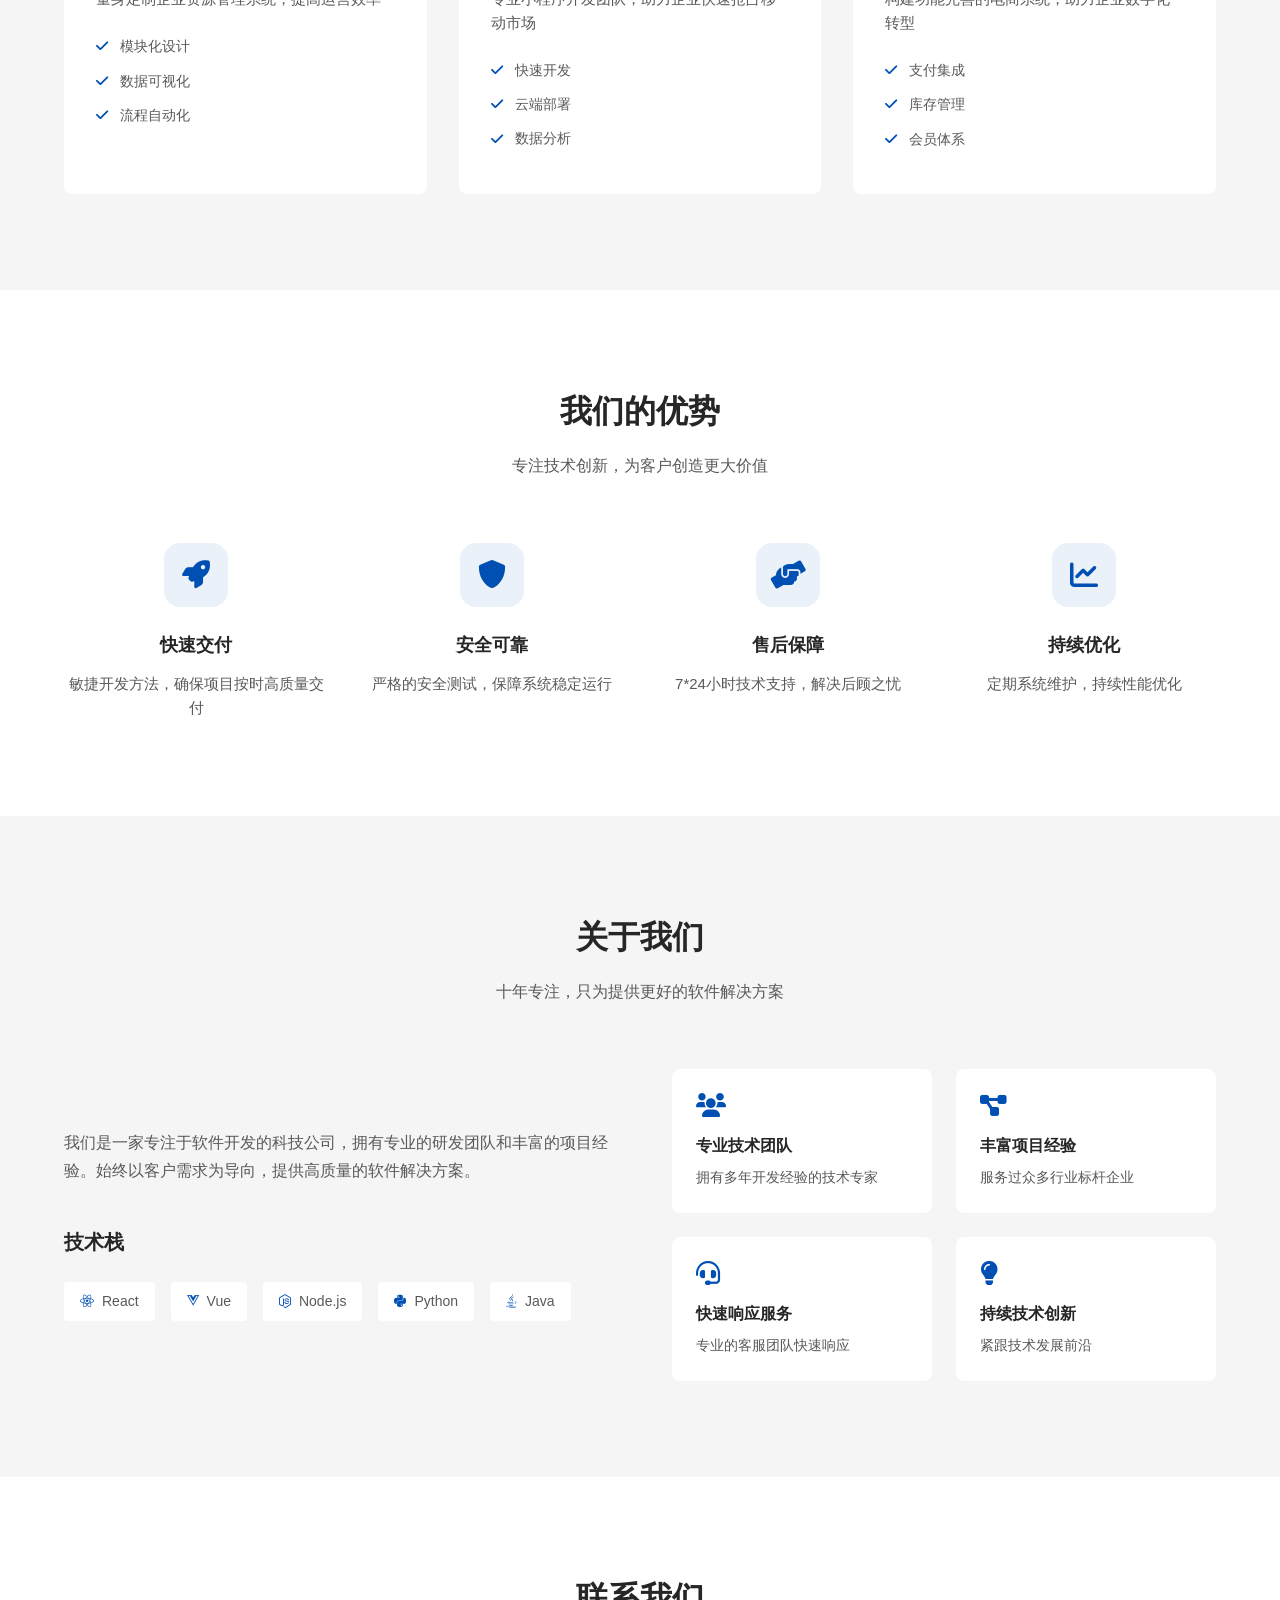
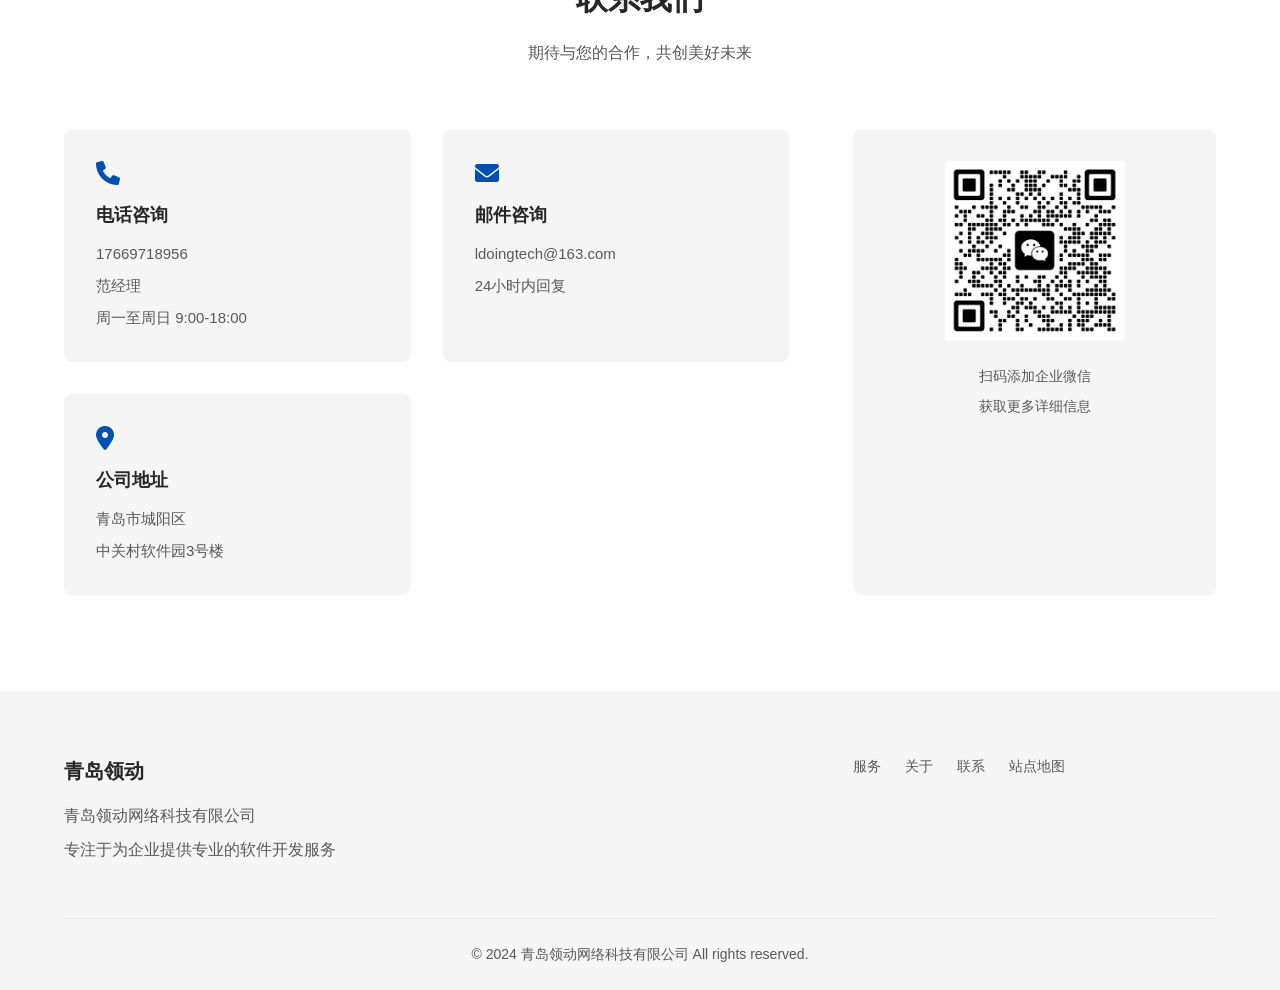
==== commit 09839869: "thj" ====
--- a/index.html
+++ b/index.html
@@ -3,12 +3,76 @@
 <head>
     <meta charset="UTF-8">
     <meta name="viewport" content="width=device-width, initial-scale=1.0">
+    <!-- SEO Meta Tags -->
     <title>青岛领动网络科技有限公司 - 专业的软件解决方案提供商</title>
+    <meta name="description" content="青岛领动网络科技专注于IoT平台、区块链应用、企业官网、ERP系统、小程序和电商平台开发，提供专业的软件开发解决方案，助力企业数字化转型。">
+    <meta name="keywords" content="青岛领动,物联网开发,区块链开发,软件开发,小程序开发,ERP系统,电商平台">
+    <meta name="author" content="青岛领动网络科技有限公司">
+    
+    <!-- Open Graph / Social Media Meta Tags -->
+    <meta property="og:type" content="website">
+    <meta property="og:url" content="https://ldoing.com">
+    <meta property="og:title" content="青岛领动网络科技 - 专业的软件解决方案提供商">
+    <meta property="og:description" content="专注于IoT平台、区块链应用、企业官网、ERP系统、小程序和电商平台开发，提供专业的软件开发解决方案。">
+    <meta property="og:image" content="https://ldoing.com/images/og-image.jpg">
+
+    <!-- Canonical URL -->
+    <meta rel="canonical" href="https://ldoing.com">
+    
+    <!-- Favicon -->
+    <link rel="icon" type="image/png" href="/favicon.png">
+    <link rel="apple-touch-icon" href="/apple-touch-icon.png">
+    
+    <!-- Existing CSS -->
     <link rel="stylesheet" href="styles.css">
-    <!-- 引入字体图标库 -->
     <link rel="stylesheet" href="https://cdnjs.cloudflare.com/ajax/libs/font-awesome/6.0.0/css/all.min.css">
+
+    <!-- 结构化数据 -->
+    <script type="application/ld+json">
+    {
+        "@context": "https://schema.org",
+        "@type": "Organization",
+        "name": "青岛领动网络科技有限公司",
+        "url": "https://ldoing.com",
+        "logo": "https://ldoing.com/images/logo.png",
+        "description": "专注于IoT平台、区块链应用、企业官网、ERP系统、小程序和电商平台开发，提供专业的软件开发解决方案。",
+        "address": {
+            "@type": "PostalAddress",
+            "streetAddress": "中关村软件园3号楼",
+            "addressLocality": "城阳区",
+            "addressRegion": "青岛市",
+            "postalCode": "",
+            "addressCountry": "CN"
+        },
+        "contactPoint": {
+            "@type": "ContactPoint",
+            "telephone": "17669718956",
+            "contactType": "customer service",
+            "email": "ldoingtech@163.com",
+            "areaServed": "CN",
+            "availableLanguage": ["Chinese"]
+        },
+        "sameAs": [
+            "https://ldoing.com"
+        ]
+    }
+    </script>
 </head>
 <body>
+    <!-- 添加面包屑导航 -->
+    <nav class="breadcrumb" aria-label="breadcrumb">
+        <div class="container">
+            <ol itemscope itemtype="https://schema.org/BreadcrumbList">
+                <li itemprop="itemListElement" itemscope itemtype="https://schema.org/ListItem">
+                    <a itemprop="item" href="https://ldoing.com">
+                        <span itemprop="name">首页</span>
+                    </a>
+                    <meta itemprop="position" content="1" />
+                </li>
+            </ol>
+        </div>
+    </nav>
+
     <!-- 导航栏 -->
     <nav class="navbar">
         <div class="container">
@@ -281,6 +345,7 @@
                     <a href="#services">服务</a>
                     <a href="#about">关于</a>
                     <a href="#contact">联系</a>
+                    <a href="/sitemap.xml">站点地图</a>
                 </div>
             </div>
             <div class="footer-bottom">
--- a/styles.css
+++ b/styles.css
@@ -631,6 +631,37 @@
     font-size: 14px;
 }
 
+/* 面包屑导航样式 */
+.breadcrumb {
+    background: var(--white);
+    padding: 8px 0;
+    margin-top: 72px;
+    border-bottom: 1px solid var(--border-color);
+}
+
+.breadcrumb ol {
+    list-style: none;
+    margin: 0;
+    padding: 0;
+    display: flex;
+    align-items: center;
+}
+
+.breadcrumb li {
+    font-size: 14px;
+    color: var(--text-secondary);
+}
+
+.breadcrumb a {
+    color: var(--text-secondary);
+    text-decoration: none;
+    transition: var(--transition-normal);
+}
+
+.breadcrumb a:hover {
+    color: var(--primary-color);
+}
+
 /* 动画关键帧 */
 @keyframes fadeInUp {
     from {
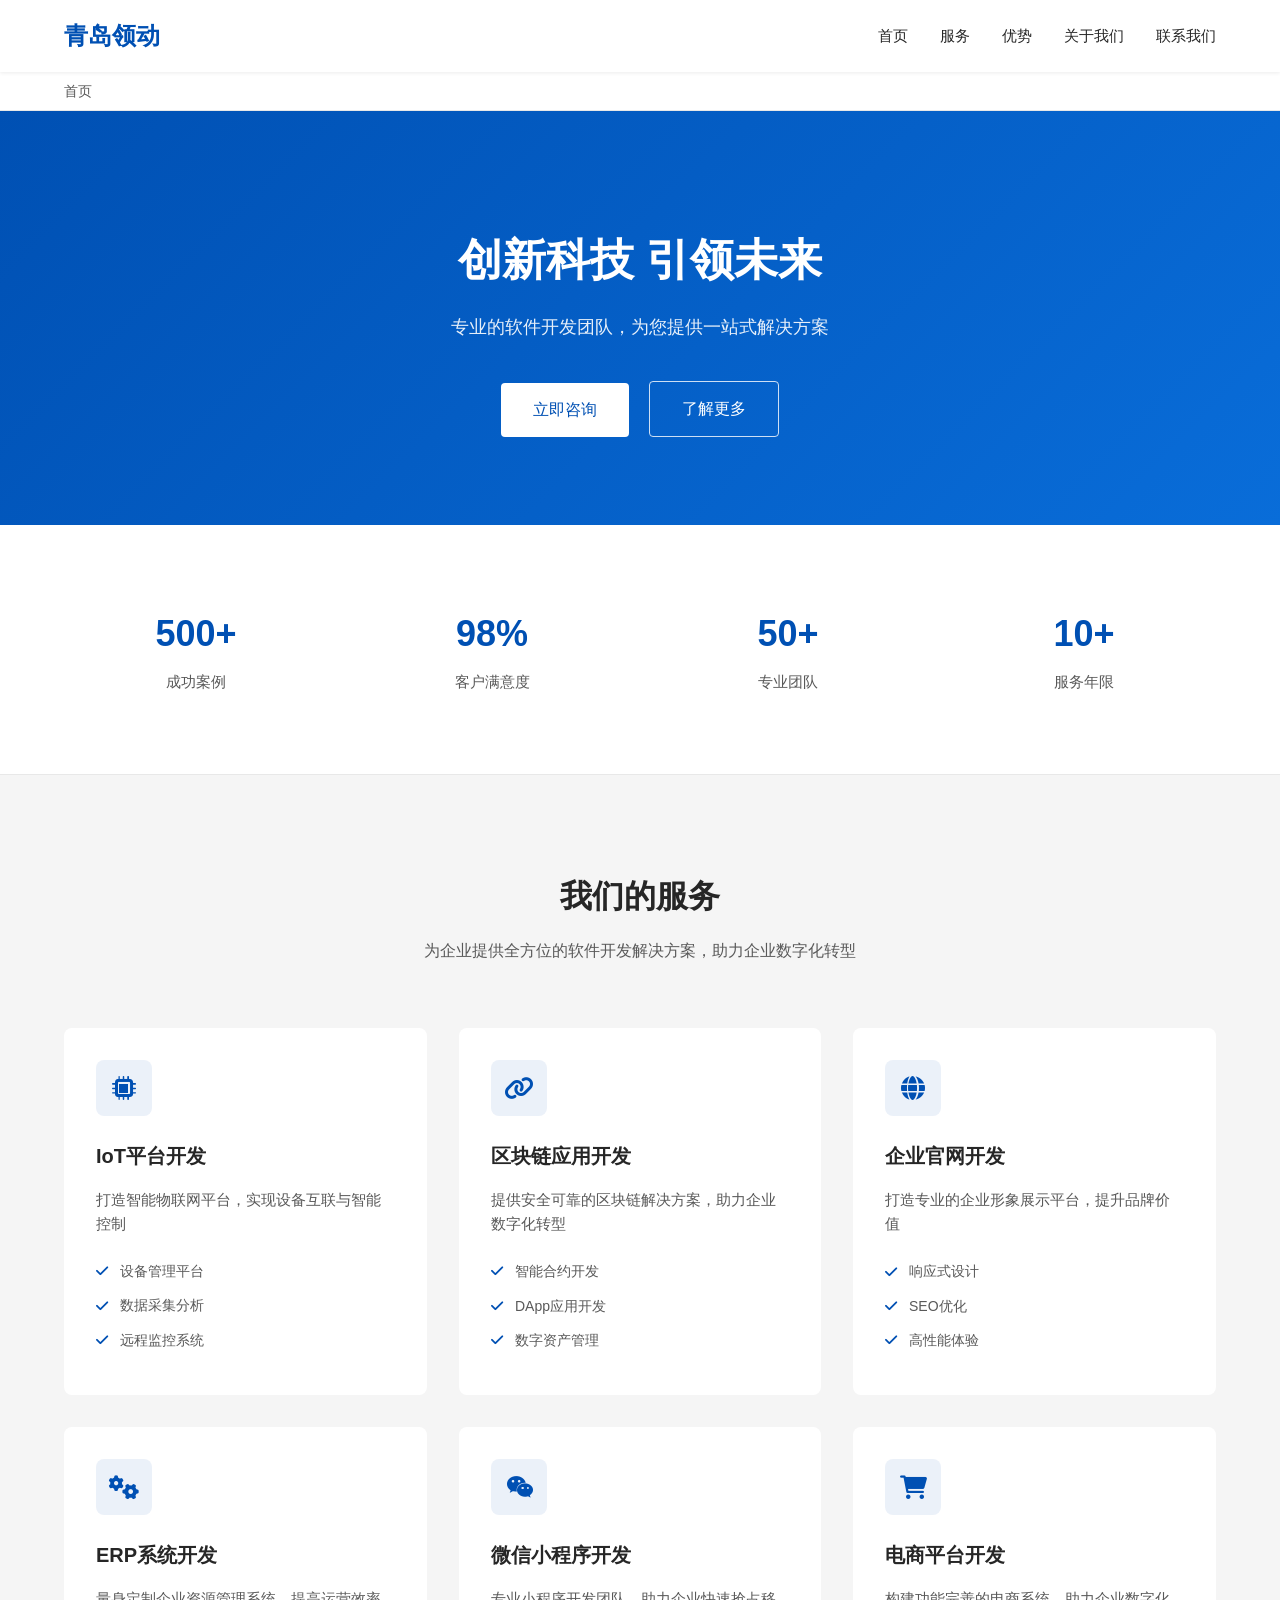
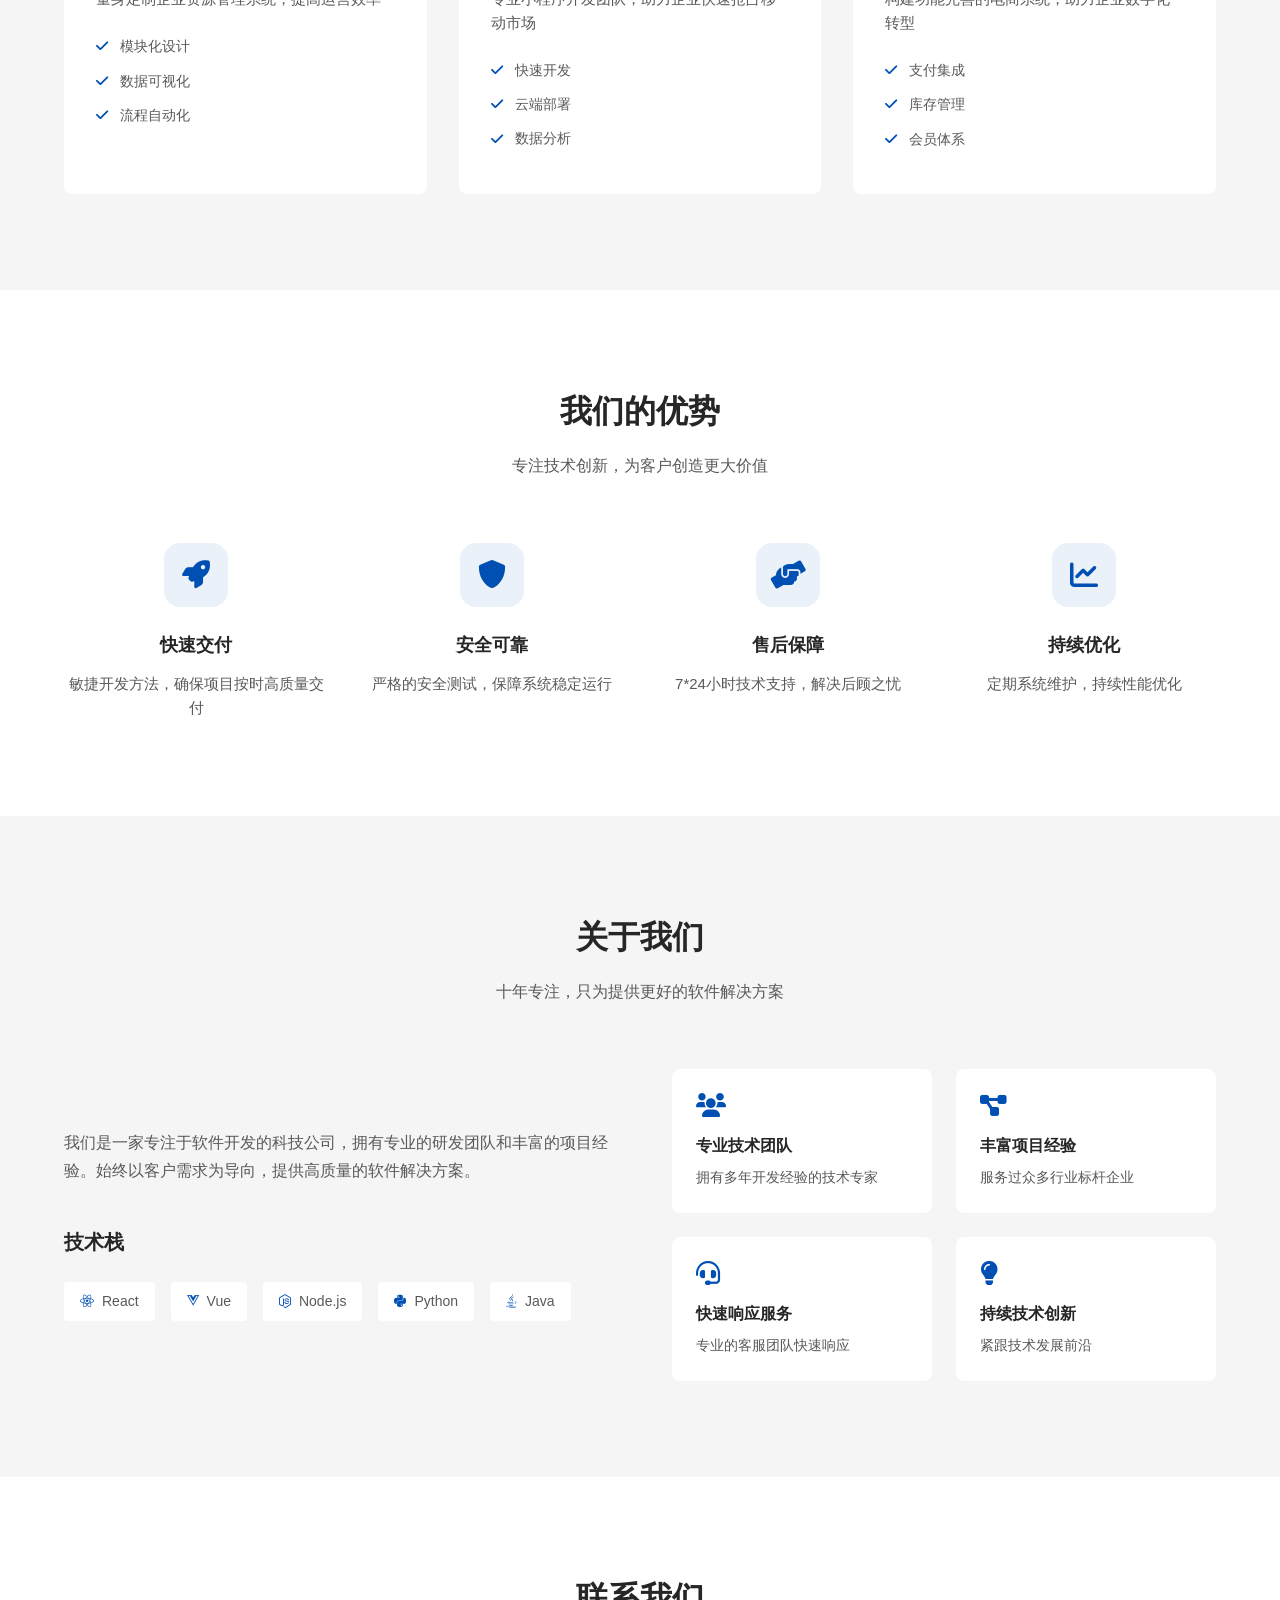
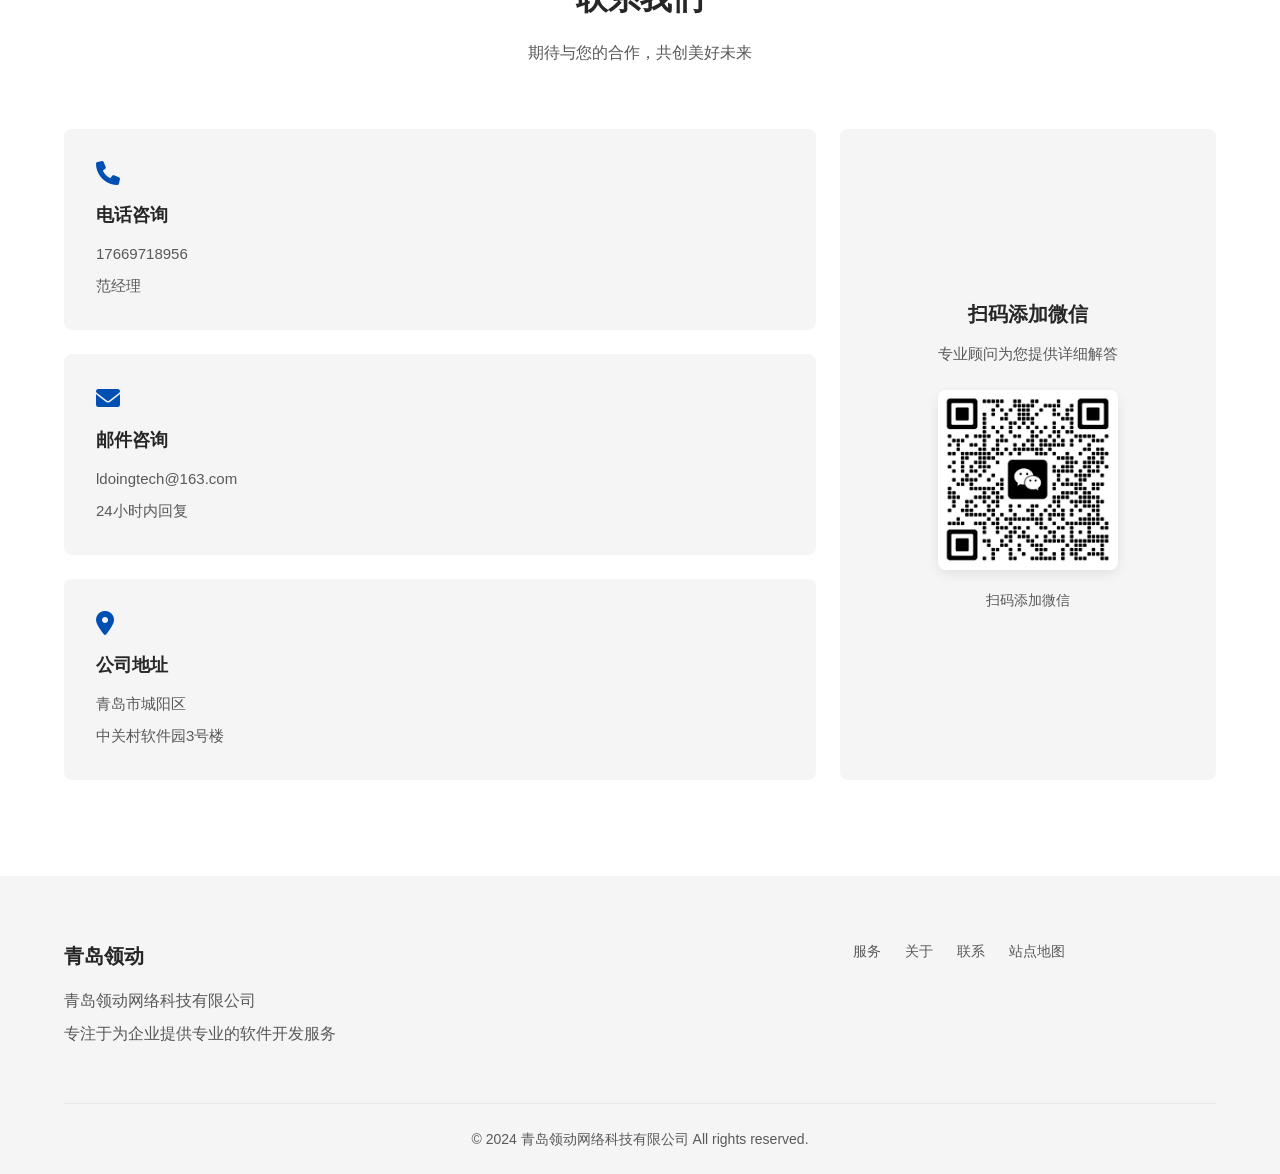
==== commit 736ac184: "'ss'" ====
--- a/index.html
+++ b/index.html
@@ -301,14 +301,13 @@
                 <h2>联系我们</h2>
                 <p>期待与您的合作，共创美好未来</p>
             </div>
-            <div class="contact-grid">
+            <div class="contact-wrapper">
                 <div class="contact-info">
                     <div class="contact-item">
                         <i class="fas fa-phone"></i>
                         <h3>电话咨询</h3>
                         <p>17669718956</p>
                         <p>范经理</p>
-                        <p>周一至周日 9:00-18:00</p>
                     </div>
                     <div class="contact-item">
                         <i class="fas fa-envelope"></i>
@@ -323,10 +322,15 @@
                         <p>中关村软件园3号楼</p>
                     </div>
                 </div>
-                <div class="qr-code">
-                    <img src="qr-code.png" alt="联系二维码">
-                    <p>扫码添加企业微信</p>
-                    <p>获取更多详细信息</p>
+                <div class="contact-card">
+                    <div class="contact-text">
+                        <h3>扫码添加微信</h3>
+                        <p>专业顾问为您提供详细解答</p>
+                    </div>
+                    <div class="qr-code">
+                        <img src="qr-code.png" alt="联系二维码">
+                        <p>扫码添加微信</p>
+                    </div>
                 </div>
             </div>
         </div>
--- a/styles.css
+++ b/styles.css
@@ -489,16 +489,17 @@
     background: var(--white);
 }
 
-.contact-grid {
+.contact-wrapper {
     display: grid;
     grid-template-columns: 2fr 1fr;
-    gap: 64px;
+    gap: 24px;
+    margin-top: 48px;
 }
 
 .contact-info {
     display: grid;
-    grid-template-columns: repeat(auto-fit, minmax(240px, 1fr));
-    gap: 32px;
+    grid-template-columns: 1fr;
+    gap: 24px;
 }
 
 .contact-item {
@@ -506,17 +507,6 @@
     background: var(--light-bg);
     border-radius: 8px;
     transition: var(--transition-normal);
-    opacity: 0;
-    transform: translateY(20px);
-}
-
-.contact-item.visible {
-    animation: fadeInUp 0.8s ease forwards;
-}
-
-.contact-item:hover {
-    transform: translateY(-4px);
-    box-shadow: 0 8px 24px rgba(0, 0, 0, 0.08);
 }
 
 .contact-item i {
@@ -543,39 +533,49 @@
     margin-bottom: 0;
 }
 
-.qr-code {
-    padding: 32px;
+.contact-card {
     background: var(--light-bg);
     border-radius: 8px;
+    padding: 32px;
+    display: flex;
+    flex-direction: column;
+    align-items: center;
+    justify-content: center;
+    height: 100%;
+}
+
+.contact-text {
     text-align: center;
-    transition: var(--transition-normal);
-    opacity: 0;
-    transform: translateY(20px);
-}
-
-.qr-code.visible {
-    animation: fadeInUp 0.8s ease forwards;
-}
-
-.qr-code:hover {
-    transform: translateY(-4px);
-    box-shadow: 0 8px 24px rgba(0, 0, 0, 0.08);
+    margin-bottom: 24px;
+}
+
+.contact-text h3 {
+    font-size: 20px;
+    font-weight: 600;
+    color: var(--text-color);
+    margin-bottom: 12px;
+}
+
+.contact-text p {
+    color: var(--text-secondary);
+    font-size: 15px;
+}
+
+.qr-code {
+    text-align: center;
 }
 
 .qr-code img {
-    max-width: 180px;
-    margin-bottom: 16px;
-    border-radius: 4px;
+    width: 180px;
+    height: 180px;
+    border-radius: 8px;
+    margin-bottom: 12px;
+    box-shadow: 0 4px 12px rgba(0, 0, 0, 0.08);
 }
 
 .qr-code p {
     color: var(--text-secondary);
     font-size: 14px;
-    margin-bottom: 8px;
-}
-
-.qr-code p:last-child {
-    margin-bottom: 0;
 }
 
 /* 页脚样式 */
@@ -675,6 +675,21 @@
 }
 
 /* 响应式设计 */
+@media (max-width: 992px) {
+    .contact-wrapper {
+        grid-template-columns: 1fr;
+    }
+
+    .contact-card {
+        padding: 48px 32px;
+    }
+
+    .qr-code img {
+        width: 200px;
+        height: 200px;
+    }
+}
+
 @media (max-width: 768px) {
     .hero h1 {
         font-size: 32px;
@@ -684,8 +699,7 @@
         grid-template-columns: repeat(2, 1fr);
     }
     
-    .contact-grid,
-    .about-content {
+    .contact-info {
         grid-template-columns: 1fr;
     }
     
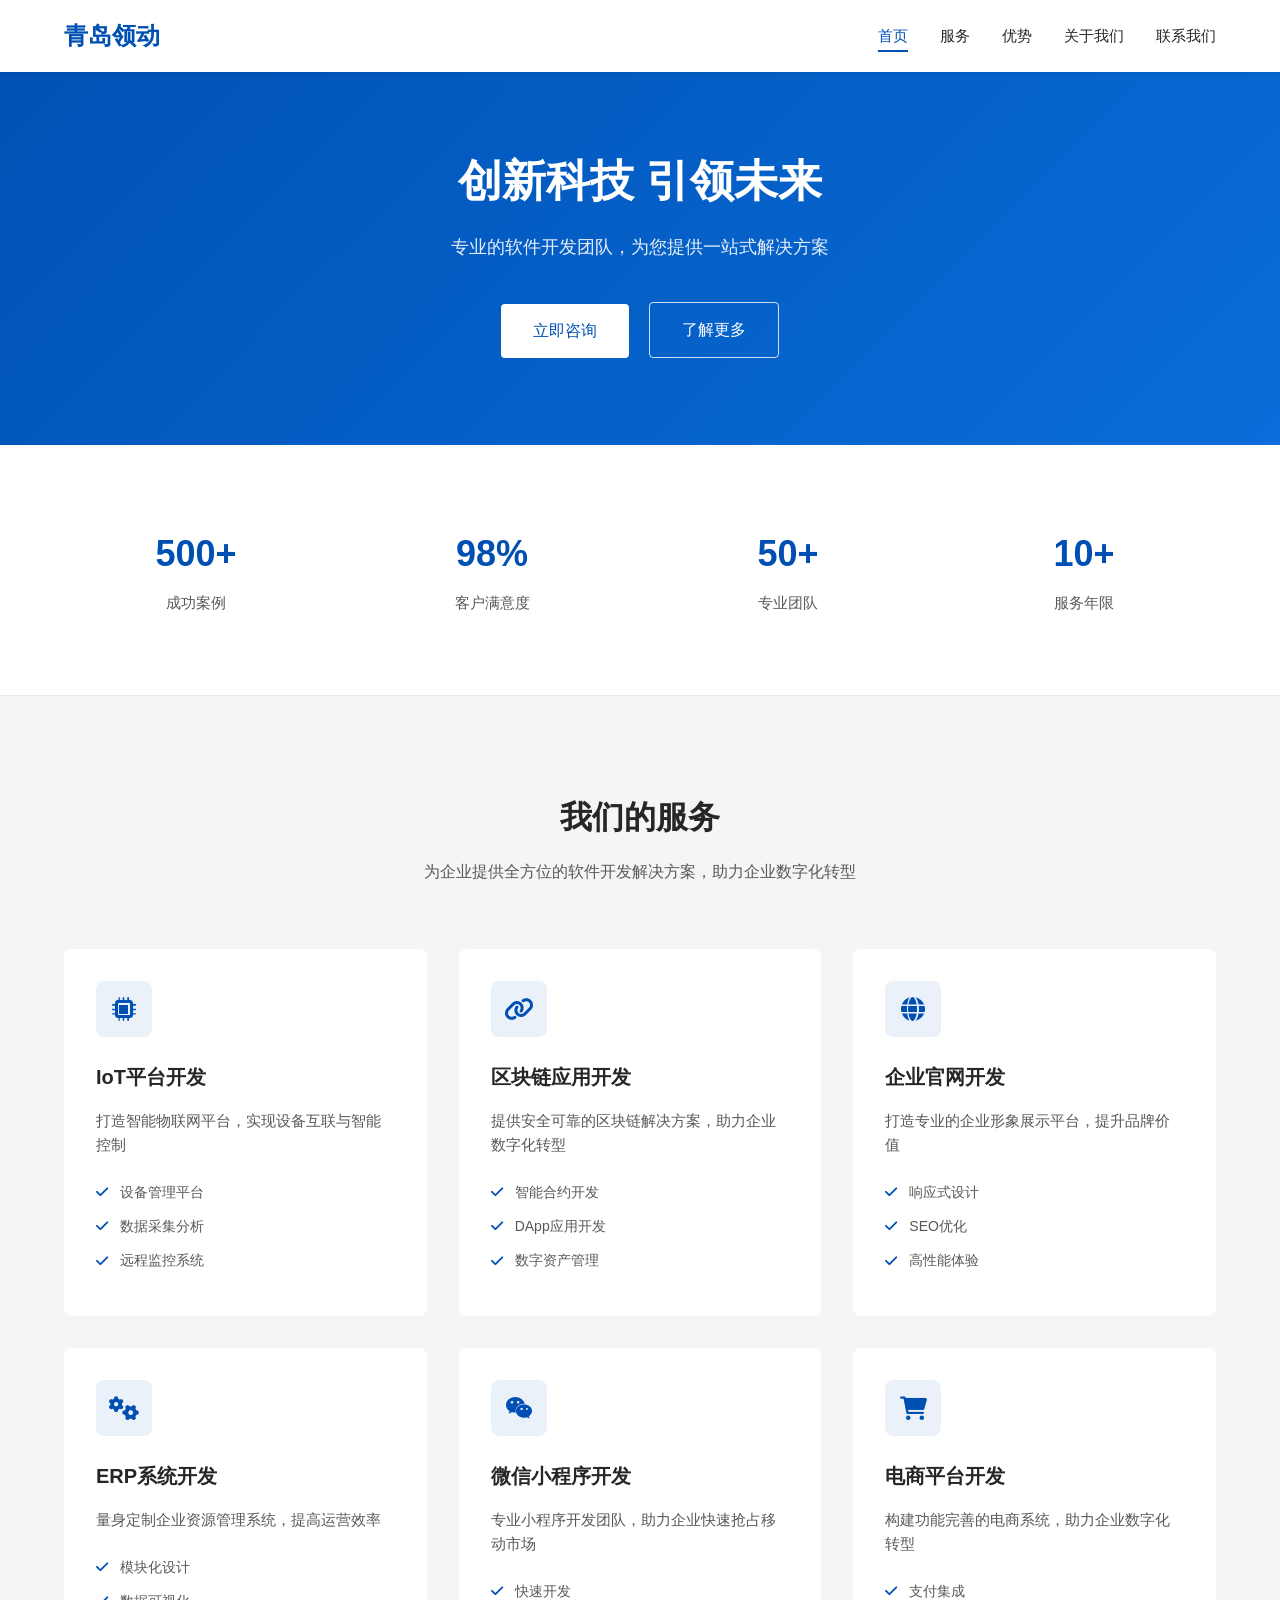
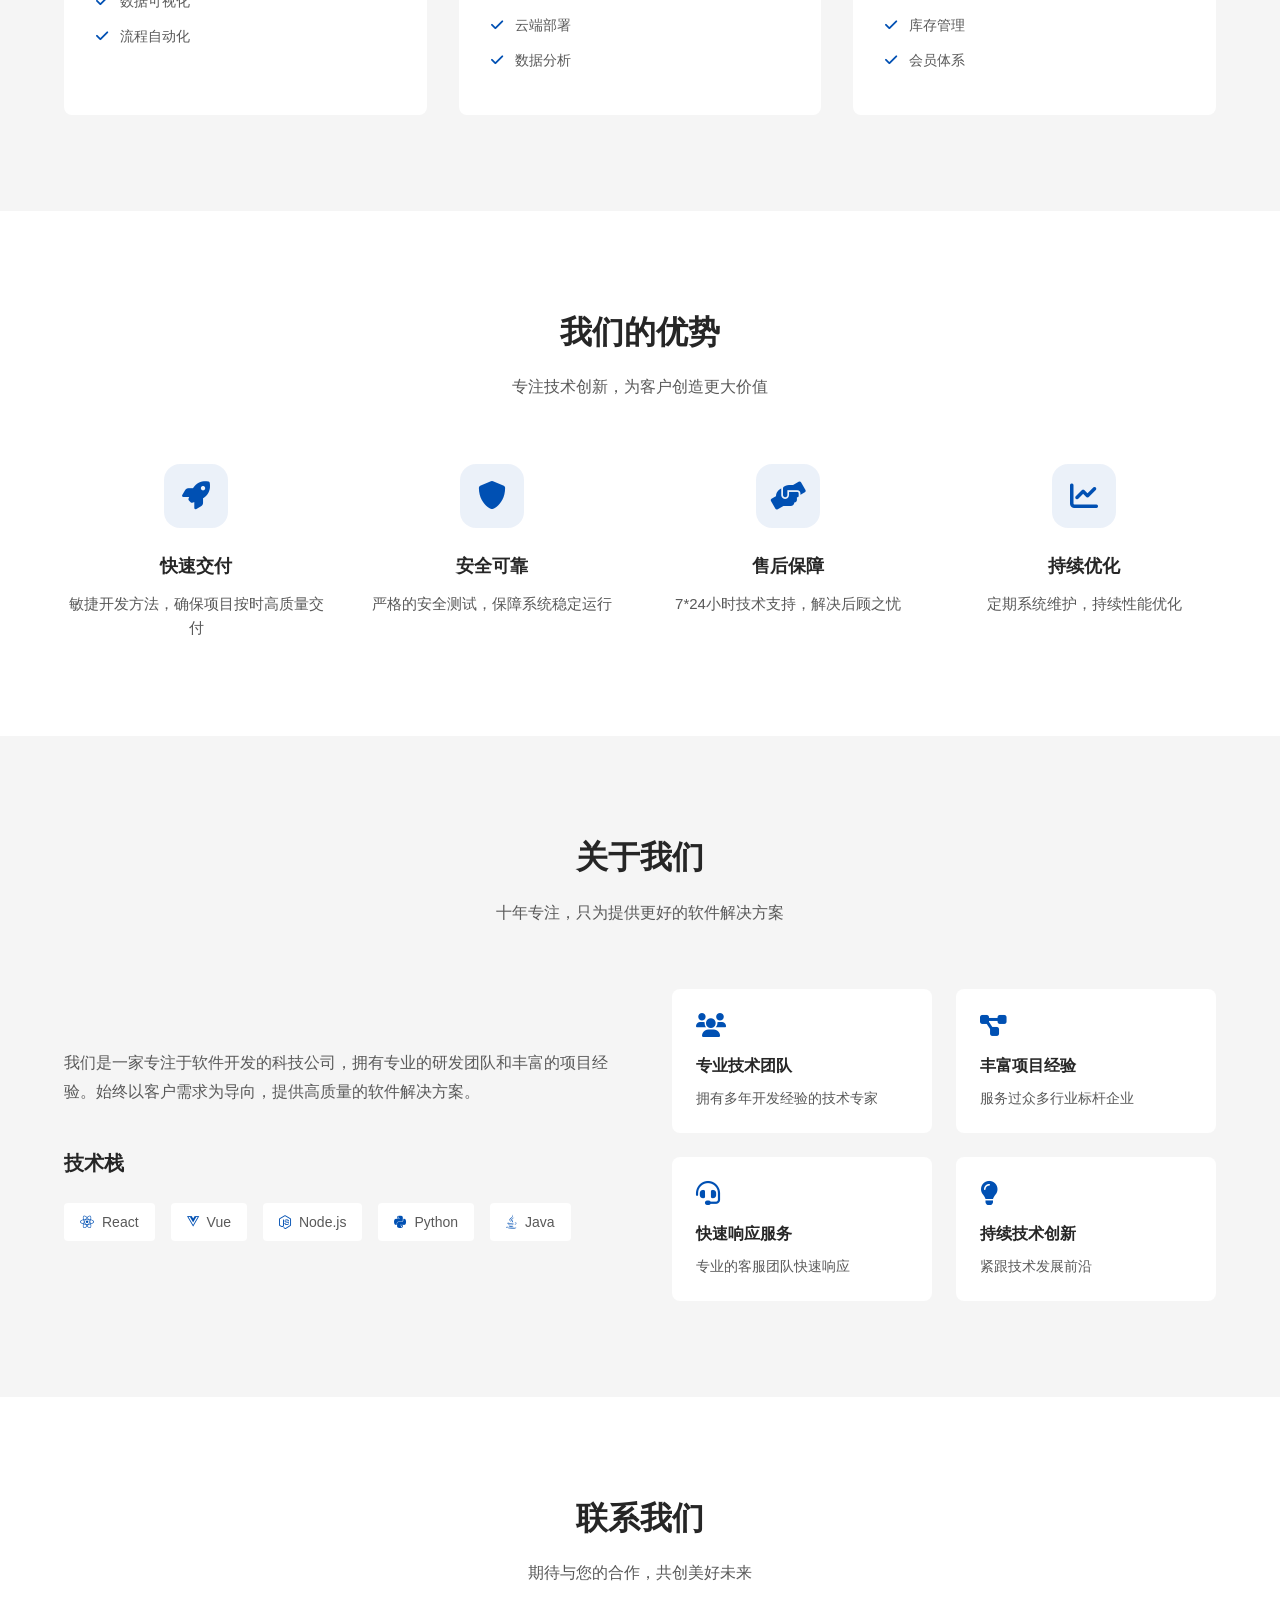
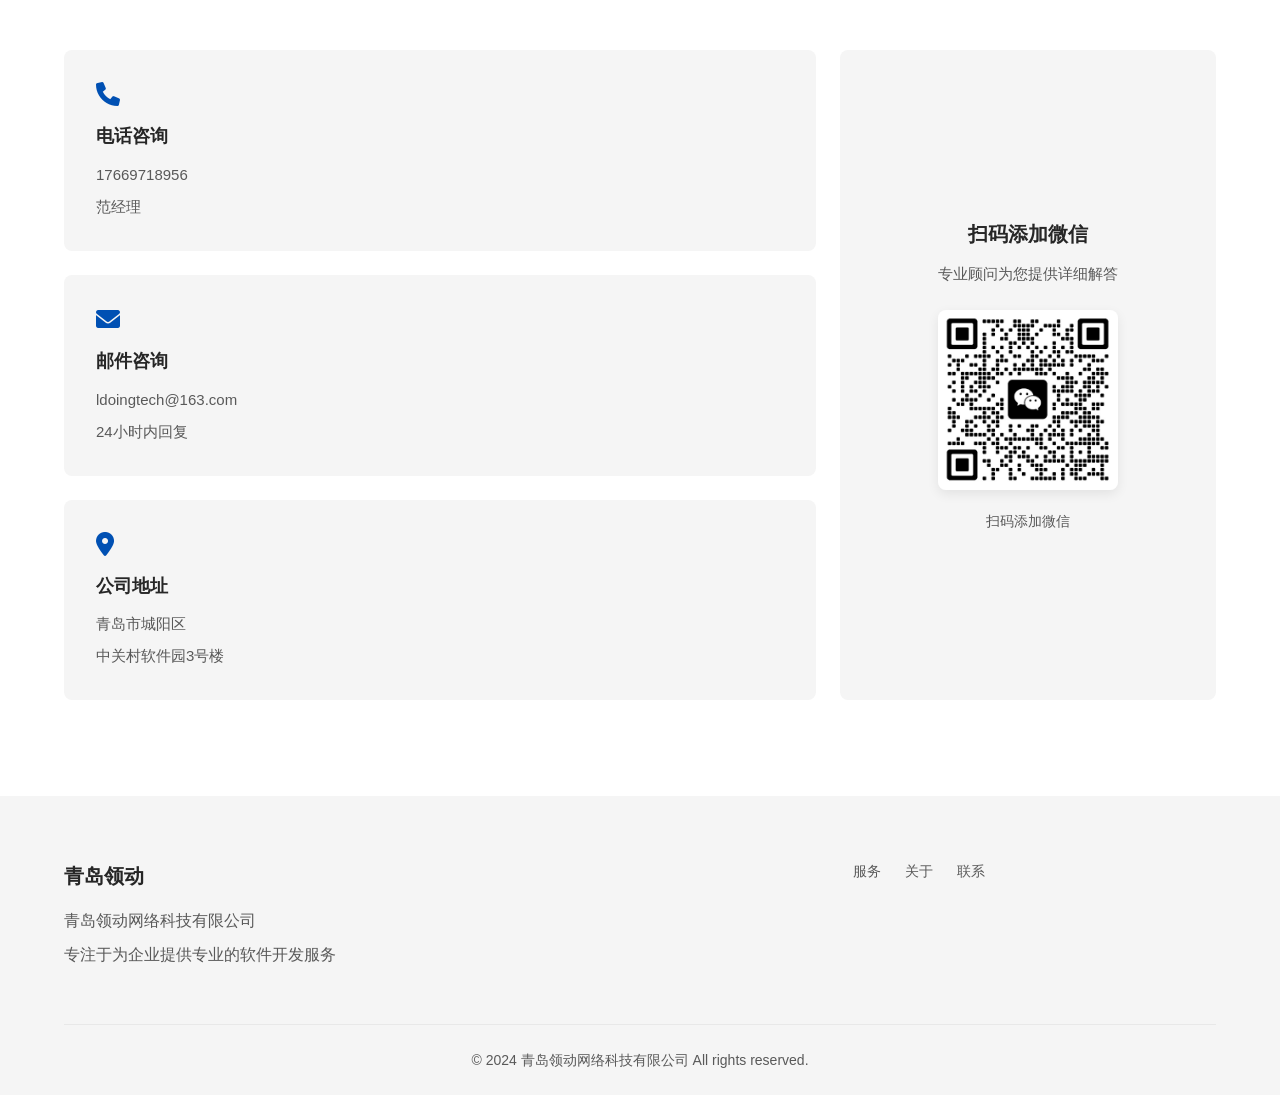
==== commit 6bc12101: "thj2" ====
--- a/index.html
+++ b/index.html
@@ -59,26 +59,12 @@
     </script>
 </head>
 <body>
-    <!-- 添加面包屑导航 -->
-    <nav class="breadcrumb" aria-label="breadcrumb">
-        <div class="container">
-            <ol itemscope itemtype="https://schema.org/BreadcrumbList">
-                <li itemprop="itemListElement" itemscope itemtype="https://schema.org/ListItem">
-                    <a itemprop="item" href="https://ldoing.com">
-                        <span itemprop="name">首页</span>
-                    </a>
-                    <meta itemprop="position" content="1" />
-                </li>
-            </ol>
-        </div>
-    </nav>
-
     <!-- 导航栏 -->
     <nav class="navbar">
         <div class="container">
-            <div class="logo">青岛领动</div>
+            <a href="#home" class="logo">青岛领动</a>
             <ul class="nav-links">
-                <li><a href="#home">首页</a></li>
+                <li><a href="#home" class="active">首页</a></li>
                 <li><a href="#services">服务</a></li>
                 <li><a href="#advantages">优势</a></li>
                 <li><a href="#about">关于我们</a></li>
@@ -349,7 +335,6 @@
                     <a href="#services">服务</a>
                     <a href="#about">关于</a>
                     <a href="#contact">联系</a>
-                    <a href="/sitemap.xml">站点地图</a>
                 </div>
             </div>
             <div class="footer-bottom">
@@ -390,5 +375,47 @@
             observer.observe(item);
         });
     </script>
+
+    <!-- 导航激活状态处理 -->
+    <script>
+        // 获取所有导航链接
+        const navLinks = document.querySelectorAll('.nav-links a');
+        const sections = document.querySelectorAll('section');
+        
+        // 监听滚动事件
+        window.addEventListener('scroll', () => {
+            let current = '';
+            
+            sections.forEach(section => {
+                const sectionTop = section.offsetTop;
+                const sectionHeight = section.clientHeight;
+                if (pageYOffset >= sectionTop - 150) {
+                    current = section.getAttribute('id');
+                }
+            });
+
+            // 更新导航链接的激活状态
+            navLinks.forEach(link => {
+                link.classList.remove('active');
+                if (link.getAttribute('href').substring(1) === current) {
+                    link.classList.add('active');
+                }
+            });
+        });
+
+        // 平滑滚动处理
+        document.querySelectorAll('a[href^="#"]').forEach(anchor => {
+            anchor.addEventListener('click', function (e) {
+                e.preventDefault();
+                const target = document.querySelector(this.getAttribute('href'));
+                if (target) {
+                    target.scrollIntoView({
+                        behavior: 'smooth',
+                        block: 'start'
+                    });
+                }
+            });
+        });
+    </script>
 </body>
 </html> 
--- a/styles.css
+++ b/styles.css
@@ -37,6 +37,7 @@
     position: fixed;
     width: 100%;
     top: 0;
+    left: 0;
     z-index: 1000;
     transition: var(--transition-normal);
 }
@@ -59,30 +60,13 @@
     color: var(--primary-color);
     text-decoration: none;
     transition: var(--transition-normal);
-}
-
-.logo:hover {
-    transform: translateY(-1px);
-}
-
-.nav-links {
-    display: flex;
-    list-style: none;
-    gap: 32px;
-}
-
-.nav-links li a {
-    text-decoration: none;
-    color: var(--text-color);
-    font-size: 15px;
-    transition: var(--transition-normal);
-    position: relative;
-}
-
-.nav-links li a::after {
+    padding: 8px 0;
+}
+
+.logo::after {
     content: '';
     position: absolute;
-    bottom: -4px;
+    bottom: 0;
     left: 0;
     width: 0;
     height: 2px;
@@ -90,8 +74,51 @@
     transition: var(--transition-normal);
 }
 
-.nav-links li a:hover::after {
+.logo:hover::after,
+.logo.active::after {
     width: 100%;
+}
+
+.logo:hover {
+    transform: translateY(-1px);
+}
+
+.nav-links {
+    display: flex;
+    list-style: none;
+    gap: 32px;
+    margin: 0;
+    padding: 0;
+}
+
+.nav-links li a {
+    text-decoration: none;
+    color: var(--text-color);
+    font-size: 15px;
+    transition: var(--transition-normal);
+    position: relative;
+    padding: 8px 0;
+}
+
+.nav-links li a::after {
+    content: '';
+    position: absolute;
+    bottom: 0;
+    left: 0;
+    width: 0;
+    height: 2px;
+    background: var(--primary-color);
+    transition: var(--transition-normal);
+}
+
+.nav-links li a:hover::after,
+.nav-links li a.active::after {
+    width: 100%;
+}
+
+.nav-links li a:hover,
+.nav-links li a.active {
+    color: var(--primary-color);
 }
 
 /* Hero部分样式 */
@@ -102,6 +129,7 @@
     text-align: center;
     position: relative;
     overflow: hidden;
+    padding-top: 152px;  /* 导航栏高度 + 原padding-top */
 }
 
 .hero h1 {
